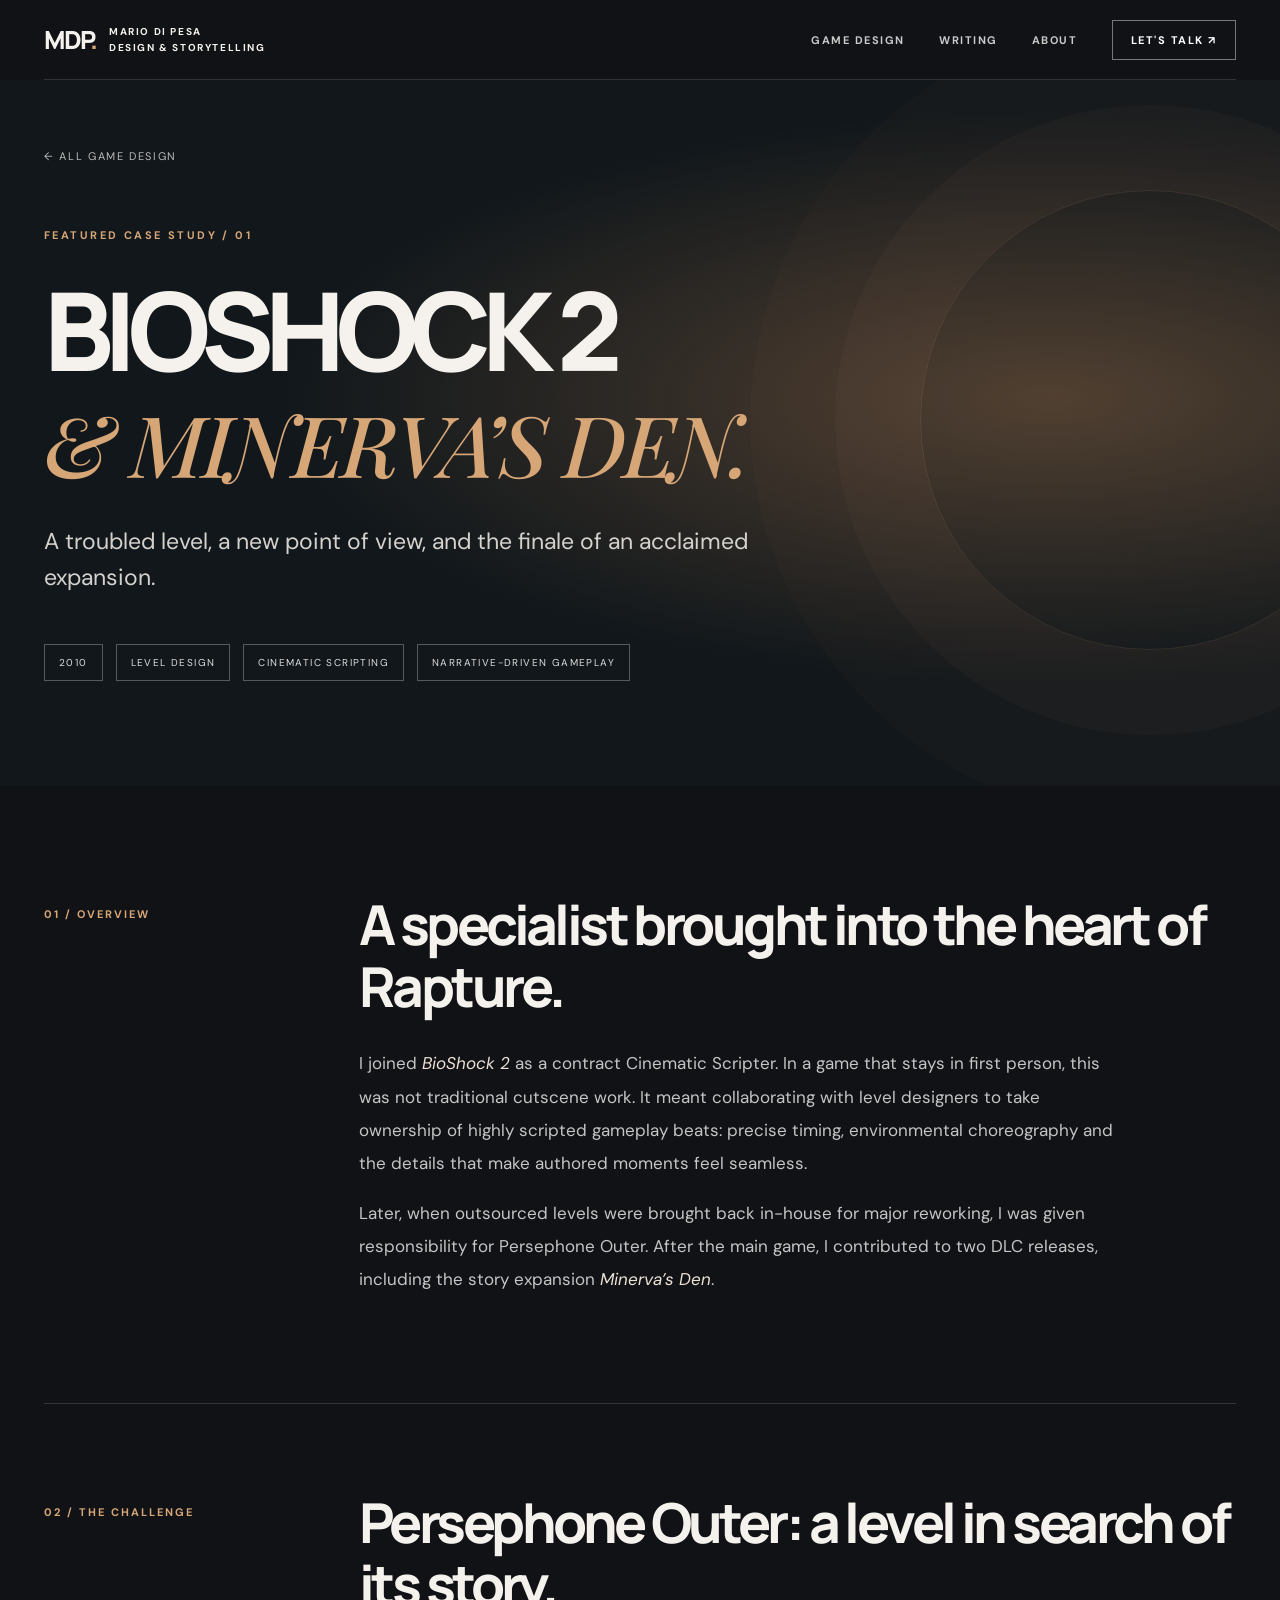
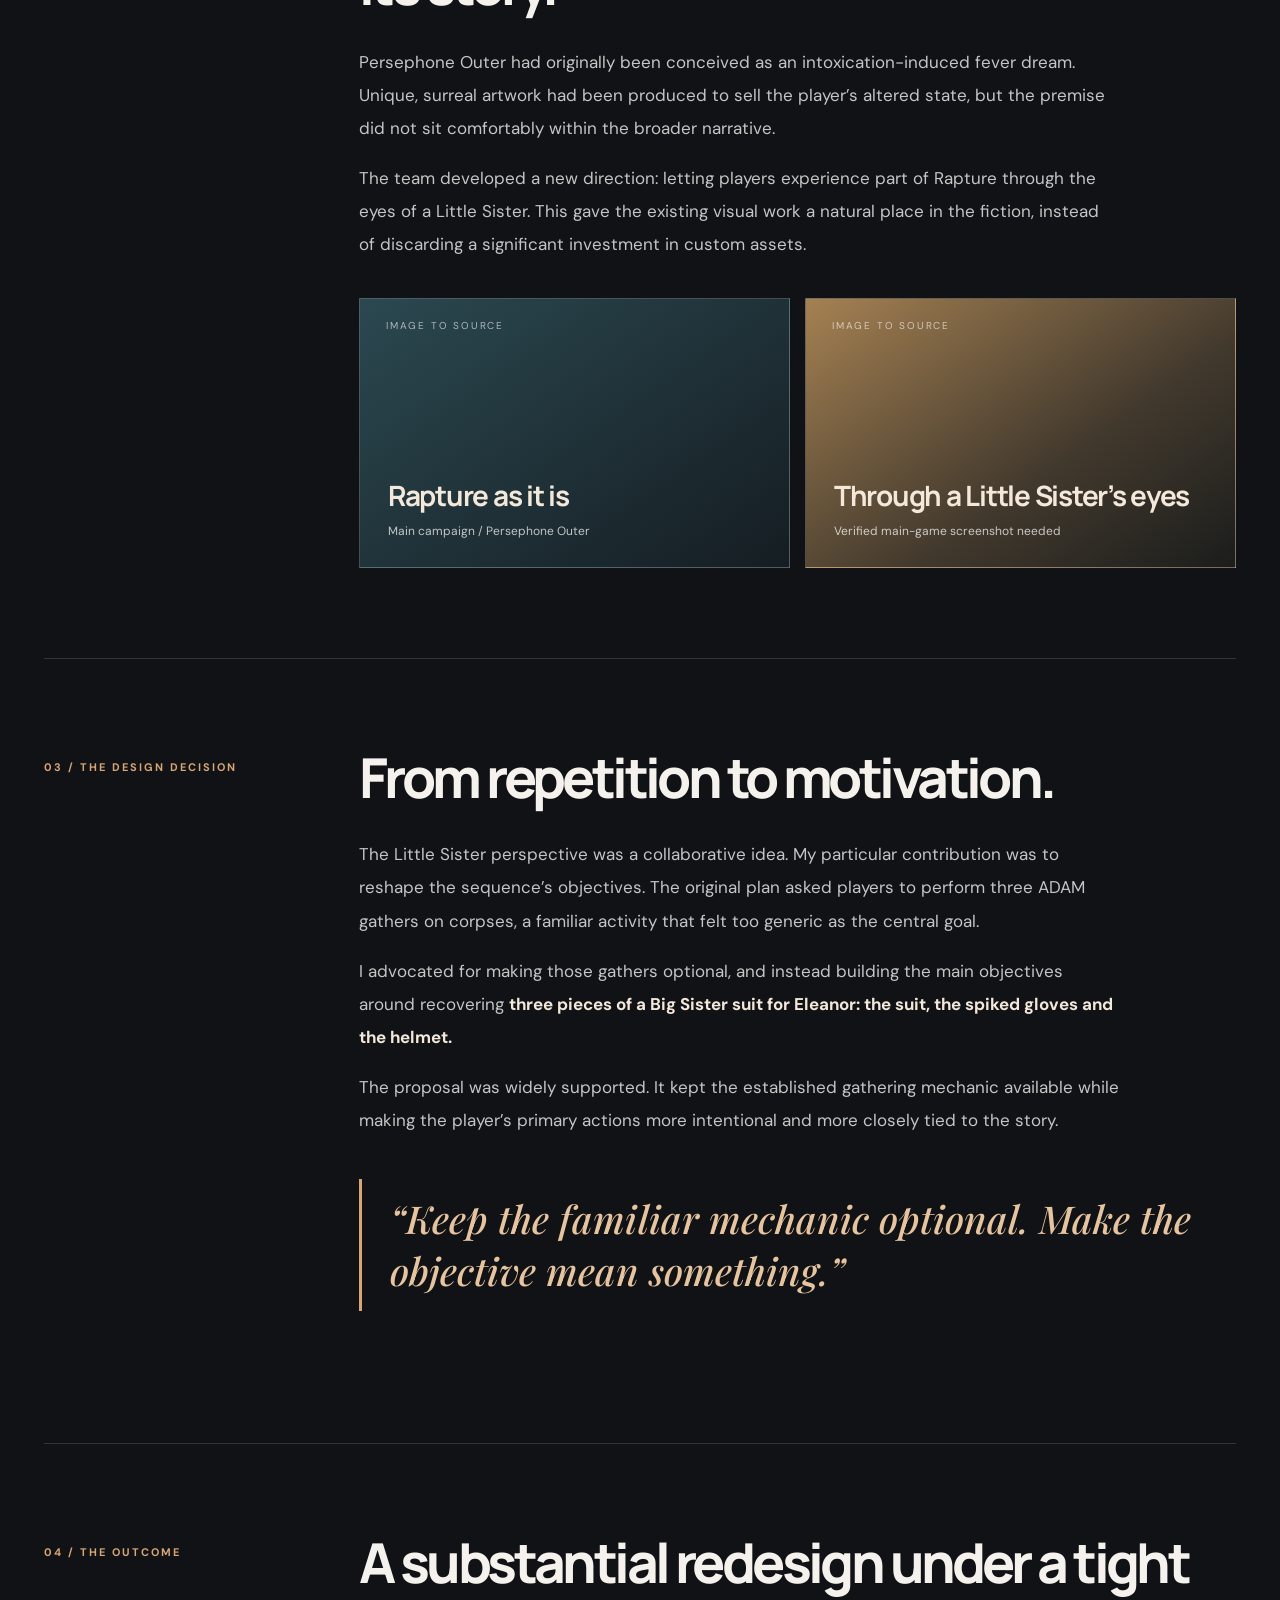
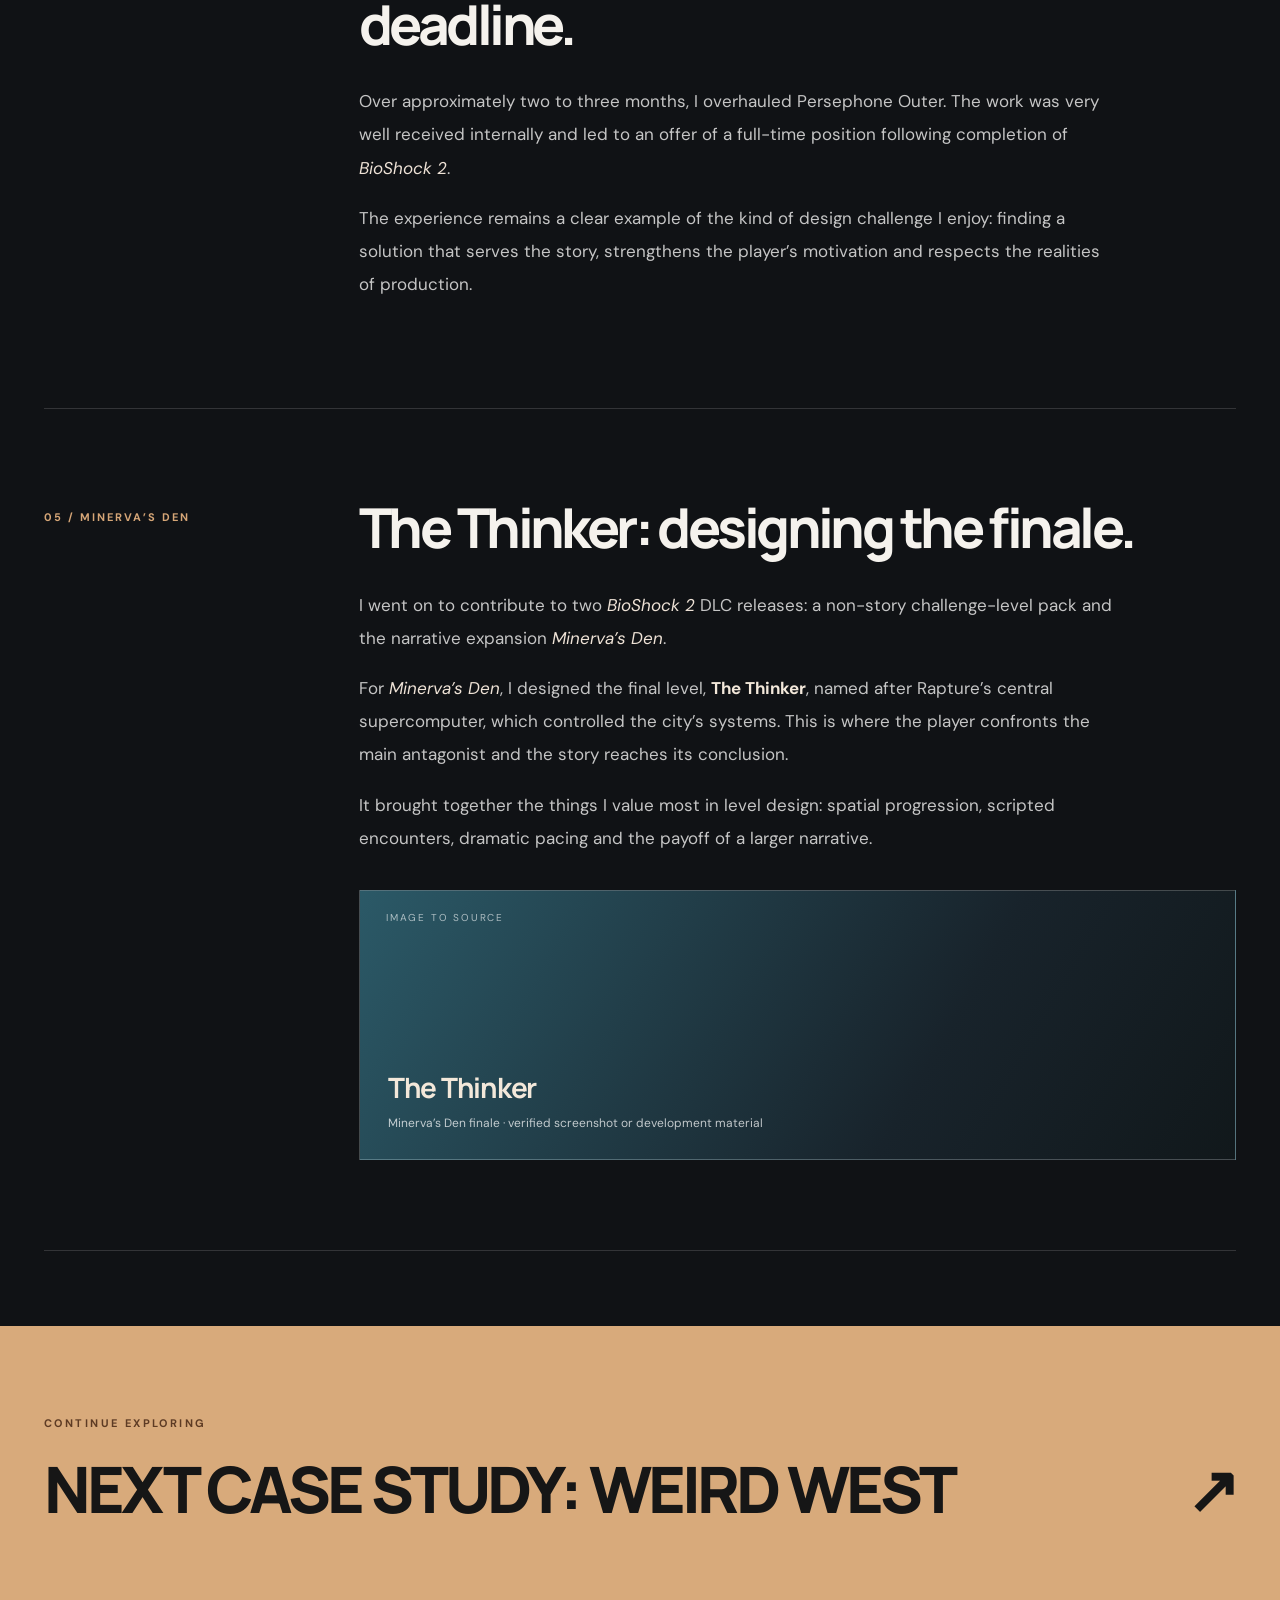
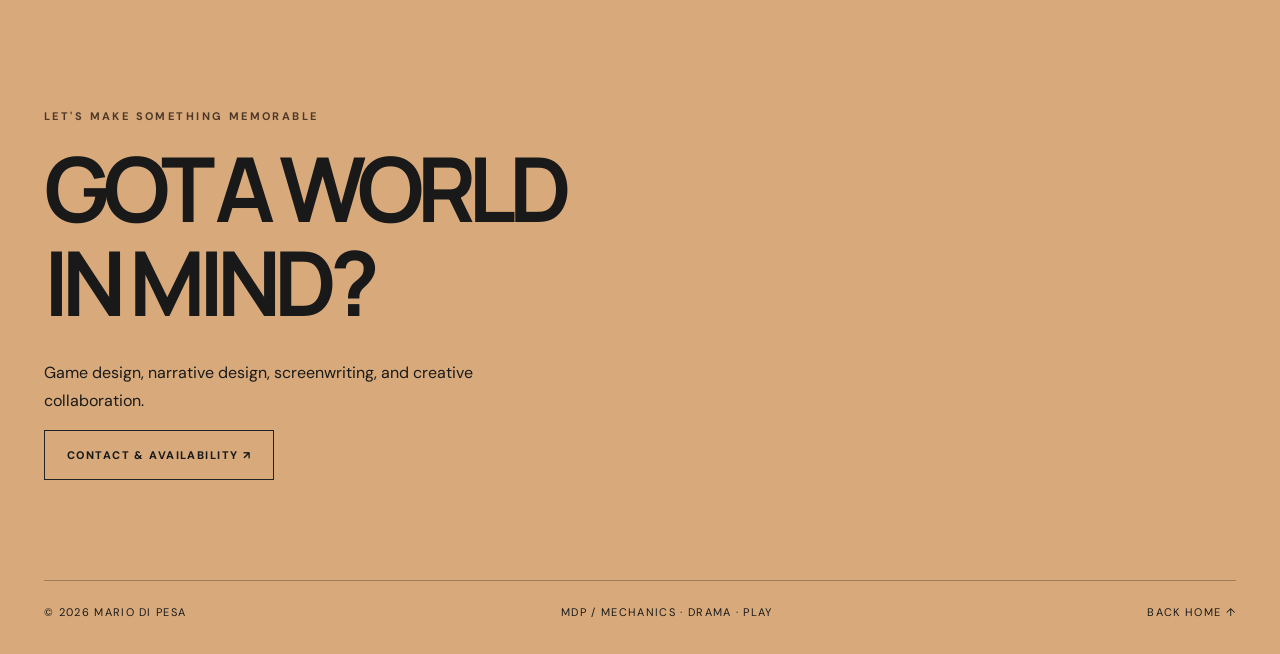
==== bioshock.html @ 5bb1e2b8 "Add files via upload" ====
<!doctype html><html lang="en"><head><meta charset="utf-8"><meta name="viewport" content="width=device-width,initial-scale=1"><meta name="theme-color" content="#101215"><meta name="description" content="BioShock 2 & Minerva’s Den — a game design case study by Mario Di Pesa."><title>BioShock 2 & Minerva’s Den | Mario Di Pesa</title><link rel="stylesheet" href="styles.css"></head><body><header class="container topbar"><a class="brand" href="index.html" aria-label="Mario Di Pesa home" title="Mario Di Pesa · Mechanics, Drama & Play"><span class="mark">MDP<span style="color:var(--gold)">.</span></span><span class="brandtext">MARIO DI PESA<br>DESIGN & STORYTELLING</span></a><button class="menu" aria-label="Toggle menu" aria-expanded="false">☰</button><nav class="nav" id="nav"><a href="games.html" >GAME DESIGN</a><a href="writing.html" >WRITING</a><a href="about.html" >ABOUT</a><a href="contact.html" class="contact" >LET'S TALK ↗</a></nav></header><main><section class="case-hero"><div class="container"><a class="backlink" href="games.html">← ALL GAME DESIGN</a><div class="kicker">FEATURED CASE STUDY / 01</div><h1>BIOSHOCK 2<br><em>& MINERVA’S DEN.</em></h1><p class="case-deck">A troubled level, a new point of view, and the finale of an acclaimed expansion.</p><div class="case-meta"><span>2010</span><span>LEVEL DESIGN</span><span>CINEMATIC SCRIPTING</span><span>NARRATIVE-DRIVEN GAMEPLAY</span></div></div><div class="case-ambient" aria-hidden="true"></div></section><div class="case-body"><section class="case-section container reveal"><div class="case-index">01 / OVERVIEW</div><div class="case-content"><h2>A specialist brought into the heart of Rapture.</h2><p>I joined <em>BioShock 2</em> as a contract Cinematic Scripter. In a game that stays in first person, this was not traditional cutscene work. It meant collaborating with level designers to take ownership of highly scripted gameplay beats: precise timing, environmental choreography and the details that make authored moments feel seamless.</p><p>Later, when outsourced levels were brought back in-house for major reworking, I was given responsibility for Persephone Outer. After the main game, I contributed to two DLC releases, including the story expansion <em>Minerva’s Den</em>.</p></div></section><section class="case-section container reveal"><div class="case-index">02 / THE CHALLENGE</div><div class="case-content"><h2>Persephone Outer: a level in search of its story.</h2><p>Persephone Outer had originally been conceived as an intoxication-induced fever dream. Unique, surreal artwork had been produced to sell the player’s altered state, but the premise did not sit comfortably within the broader narrative.</p><p>The team developed a new direction: letting players experience part of Rapture through the eyes of a Little Sister. This gave the existing visual work a natural place in the fiction, instead of discarding a significant investment in custom assets.</p><div class="visual-pair"><div class="visual-placeholder normal"><span>IMAGE TO SOURCE</span><strong>Rapture as it is</strong><small>Main campaign / Persephone Outer</small></div><div class="visual-placeholder sister"><span>IMAGE TO SOURCE</span><strong>Through a Little Sister’s eyes</strong><small>Verified main-game screenshot needed</small></div></div></div></section><section class="case-section container reveal"><div class="case-index">03 / THE DESIGN DECISION</div><div class="case-content"><h2>From repetition to motivation.</h2><p>The Little Sister perspective was a collaborative idea. My particular contribution was to reshape the sequence’s objectives. The original plan asked players to perform three ADAM gathers on corpses, a familiar activity that felt too generic as the central goal.</p><p>I advocated for making those gathers optional, and instead building the main objectives around recovering <strong>three pieces of a Big Sister suit for Eleanor: the suit, the spiked gloves and the helmet.</strong></p><p>The proposal was widely supported. It kept the established gathering mechanic available while making the player’s primary actions more intentional and more closely tied to the story.</p><blockquote class="case-quote">“Keep the familiar mechanic optional. Make the objective mean something.”</blockquote></div></section><section class="case-section container reveal"><div class="case-index">04 / THE OUTCOME</div><div class="case-content"><h2>A substantial redesign under a tight deadline.</h2><p>Over approximately two to three months, I overhauled Persephone Outer. The work was very well received internally and led to an offer of a full-time position following completion of <em>BioShock 2</em>.</p><p>The experience remains a clear example of the kind of design challenge I enjoy: finding a solution that serves the story, strengthens the player’s motivation and respects the realities of production.</p></div></section><section class="case-section container reveal"><div class="case-index">05 / MINERVA’S DEN</div><div class="case-content"><h2>The Thinker: designing the finale.</h2><p>I went on to contribute to two <em>BioShock 2</em> DLC releases: a non-story challenge-level pack and the narrative expansion <em>Minerva’s Den</em>.</p><p>For <em>Minerva’s Den</em>, I designed the final level, <strong>The Thinker</strong>, named after Rapture’s central supercomputer, which controlled the city’s systems. This is where the player confronts the main antagonist and the story reaches its conclusion.</p><p>It brought together the things I value most in level design: spatial progression, scripted encounters, dramatic pacing and the payoff of a larger narrative.</p><div class="visual-placeholder thinker"><span>IMAGE TO SOURCE</span><strong>The Thinker</strong><small>Minerva’s Den finale · verified screenshot or development material</small></div></div></section></div><section class="case-next"><div class="container"><div class="kicker">CONTINUE EXPLORING</div><a href="weird-west.html">NEXT CASE STUDY: WEIRD WEST <span>↗</span></a></div></section></main><footer class="footer"><div class="container"><div class="kicker" style="color:#4e3828">LET'S MAKE SOMETHING MEMORABLE</div><h2>GOT A WORLD<br>IN MIND?</h2><p>Game design, narrative design, screenwriting, and creative collaboration.</p><a class="btn" href="contact.html">CONTACT & AVAILABILITY ↗</a><div class="footer-bottom"><span>© <span data-year></span> MARIO DI PESA</span><span>MDP / MECHANICS · DRAMA · PLAY</span><a href="index.html">BACK HOME ↑</a></div></div></footer><script src="script.js" defer></script></body></html>
---- styles.css ----
@import url('https://fonts.googleapis.com/css2?family=DM+Sans:wght@400;500;600;700&family=Manrope:wght@400;500;600;700;800&family=Playfair+Display:ital,wght@0,500;0,600;1,500&display=swap');
:root{--bg:#101215;--panel:#181b1f;--line:#383c42;--cream:#f0ebe2;--gold:#d6a677;--muted:#aeb1b5;--ink:#21201f}*{box-sizing:border-box}html{scroll-behavior:smooth}body{margin:0;background:var(--bg);color:#f5f2ed;font-family:'DM Sans',sans-serif}a{color:inherit;text-decoration:none}button{font:inherit}::selection{background:var(--gold);color:#101215}.container{width:min(1260px,calc(100% - 88px));margin:auto}.topbar{height:80px;display:flex;align-items:center;justify-content:space-between;border-bottom:1px solid #ffffff24;position:relative;z-index:10}.brand{display:flex;gap:13px;align-items:center}.mark{font-family:Manrope,sans-serif;font-size:25px;font-weight:800;letter-spacing:-2px}.brandtext{font-size:10px;line-height:1.55;letter-spacing:.16em;font-weight:700}.nav{display:flex;gap:34px;align-items:center}.nav a{font-size:11px;letter-spacing:.14em;font-weight:700;color:#c9c9c9;transition:color .2s}.nav a:hover{color:var(--gold)}.nav .contact{border:1px solid #777; padding:12px 18px;color:white}.menu{display:none;background:none;border:0;color:white;font-size:23px}.hero{min-height:700px;position:relative;overflow:hidden;background:radial-gradient(ellipse at 85% 40%,#4b4035 0%,transparent 35%),radial-gradient(ellipse at 50% 110%,#3a3028 0%,transparent 50%),#101215}.hero:after{content:'';position:absolute;inset:0;pointer-events:none;background:linear-gradient(90deg,#101215 0%,#101215db 46%,transparent 100%)}.hero-art{position:absolute;right:-4%;top:12%;width:56%;height:83%;opacity:.78;filter:saturate(.75)}.hero-art:before{content:'';position:absolute;inset:0;background:radial-gradient(circle at 60% 37%,#e2ae78 0%,#bd7647 7%,transparent 8%),linear-gradient(140deg,transparent 32%,#544e47 32.5%,#1c2429 45%,transparent 45.5%),linear-gradient(20deg,transparent 48%,#736251 49%,#1a2226 64%,transparent 65%);clip-path:polygon(0 55%,30% 35%,42% 52%,70% 12%,100% 58%,100% 100%,0 100%)}.hero-art:after{content:'';position:absolute;inset:0;background:repeating-linear-gradient(0deg,transparent 0 41px,#e6b78016 42px),repeating-linear-gradient(90deg,transparent 0 41px,#e6b7800b 42px);mask-image:linear-gradient(90deg,transparent,black)}.hero-inner{position:relative;z-index:2;padding-top:136px;padding-bottom:130px}.eyebrow{font-size:11px;letter-spacing:.24em;font-weight:700;color:var(--gold);text-transform:uppercase}.hero h1{font-family:Manrope,sans-serif;font-size:clamp(54px,6.5vw,102px);line-height:1.03;letter-spacing:-.075em;max-width:1050px;margin:31px 0}.hero h1 em{font-family:'Playfair Display',serif;font-weight:500;letter-spacing:-.045em;color:var(--gold)}.hero p{font-size:17px;line-height:1.8;color:#c9c8c6;max-width:570px}.buttons{display:flex;gap:13px;flex-wrap:wrap;margin-top:37px}.btn{display:inline-flex;align-items:center;justify-content:center;gap:20px;padding:17px 22px;font-size:11px;letter-spacing:.13em;font-weight:800;text-transform:uppercase;border:1px solid #747474;transition:transform .2s,background .2s}.btn:hover{transform:translateY(-3px)}.btn.primary{background:var(--gold);color:#191919;border-color:var(--gold)}.hero-foot{display:flex;justify-content:space-between;border-top:1px solid #ffffff25;padding:24px 0;font-size:10px;letter-spacing:.17em;color:#b9b9b9;position:relative;z-index:2}.section{padding:110px 0}.section-top{display:flex;justify-content:space-between;gap:25px;align-items:end;margin-bottom:42px}.kicker{font-size:11px;letter-spacing:.22em;color:var(--gold);font-weight:700;text-transform:uppercase}.section h2{font-family:Manrope,sans-serif;font-size:clamp(38px,4.5vw,67px);line-height:1.1;letter-spacing:-.06em;margin:16px 0}.section-desc{max-width:380px;font-size:14px;line-height:1.8;color:var(--muted)}.filterbar{display:flex;gap:10px;flex-wrap:wrap;margin-bottom:25px}.filter{border:1px solid #555;background:none;color:#bdbdbd;padding:10px 15px;cursor:pointer;font-size:11px;letter-spacing:.1em;text-transform:uppercase}.filter.active,.filter:hover{background:#eee8dc;color:#181818;border-color:#eee8dc}.projects{display:grid;grid-template-columns:repeat(3,minmax(0,1fr));gap:18px}.project{min-height:330px;position:relative;overflow:hidden;background:#20252a;border:1px solid #ffffff16;display:flex;align-items:end;padding:25px;isolation:isolate;transition:transform .25s,border .25s}.project:hover{transform:translateY(-5px);border-color:#c49c74}.project:before{content:'';position:absolute;inset:0;z-index:-2;background:var(--scene);filter:saturate(.8)}.project:after{content:'';position:absolute;inset:0;z-index:-1;background:linear-gradient(0deg,#08090bf5,transparent 72%),radial-gradient(circle at 80% 20%,#e3cba43b,transparent 35%)}.project .num{position:absolute;top:24px;left:25px;font-size:11px;color:#ffffffa0}.project h3{font-family:Manrope,sans-serif;font-size:27px;line-height:1.12;letter-spacing:-.045em;margin:0 0 10px}.project p{margin:0;font-size:11px;color:#c9c9c9;letter-spacing:.1em;text-transform:uppercase}.project .arrow{position:absolute;right:22px;bottom:22px;color:var(--gold);font-size:24px}.project.hidden{display:none}.smallnote{margin-top:23px;color:#a4a4a4;font-size:12px}.writing{background:var(--cream);color:var(--ink);padding:110px 0}.writing .kicker{color:#986f48}.writing h2{font-family:'Playfair Display',serif;font-weight:500;font-size:clamp(47px,5.8vw,85px);letter-spacing:-.05em;line-height:1.08;margin:22px 0}.writing-intro{max-width:650px;color:#65605a;font-size:17px;line-height:1.8}.writing-grid{display:grid;grid-template-columns:1.1fr 1fr;gap:25px;margin-top:50px}.writing-card{background:#e6ded2;padding:37px;min-height:350px;display:flex;flex-direction:column;justify-content:space-between;border:1px solid #d3c8b9}.writing-card.dark{background:#242729;color:#fff;border-color:#242729}.writing-card .mini{font-size:10px;letter-spacing:.2em;font-weight:800;color:#9e734e}.writing-card h3{font-family:'Playfair Display',serif;font-weight:500;font-size:46px;margin:15px 0}.writing-card p{line-height:1.75;color:#716c65;max-width:440px}.writing-card.dark p{color:#c7c7c7}.writing-card .bottom{font-size:11px;letter-spacing:.13em;text-transform:uppercase;border-top:1px solid #0002;padding-top:22px}.writing-card.dark .bottom{border-color:#fff3}.philosophy{background:#181b1f;padding:100px 0}.quote{font-family:'Playfair Display',serif;font-size:clamp(31px,4.2vw,58px);line-height:1.3;max-width:1050px;margin:30px 0;color:#e9e2d8}.quote em{color:var(--gold)}.about{display:grid;grid-template-columns:1fr 1fr;gap:80px}.about p{font-size:16px;line-height:1.95;color:#bdbdbd}.statrow{display:grid;grid-template-columns:repeat(3,1fr);gap:15px;margin-top:35px}.stat strong{display:block;font:700 39px Manrope,sans-serif;color:#f3ede4;letter-spacing:-.07em}.stat span{font-size:10px;letter-spacing:.11em;text-transform:uppercase;color:#a7a7a7}.creditlist{margin-top:25px;border-top:1px solid #ffffff2c}.credit{display:flex;justify-content:space-between;gap:12px;padding:17px 0;border-bottom:1px solid #ffffff2c;font-size:13px}.credit span:last-child{color:#a7a7a7}.footer{padding:75px 0 35px;background:#d8aa7b;color:#191919}.footer h2{font:700 clamp(48px,7vw,98px) Manrope,sans-serif;letter-spacing:-.08em;line-height:1.05;margin:18px 0 30px}.footer p{max-width:530px;line-height:1.7}.footer .btn{border-color:#222}.footer-bottom{margin-top:100px;padding-top:24px;border-top:1px solid #0004;display:flex;justify-content:space-between;font-size:11px;letter-spacing:.12em}.reveal{opacity:0;transform:translateY(20px);transition:opacity .65s,transform .65s}.reveal.visible{opacity:1;transform:none}@media(max-width:800px){.container{width:min(100% - 38px,1260px)}.topbar{height:70px}.menu{display:block}.nav{display:none;position:absolute;top:70px;left:0;right:0;background:#17191d;padding:25px;flex-direction:column;align-items:start}.nav.open{display:flex}.hero{min-height:620px}.hero-inner{padding-top:110px;padding-bottom:80px}.hero:after{background:linear-gradient(90deg,#101215eb,#10121599)}.hero-art{width:100%;right:-30%}.hero h1{font-size:clamp(52px,11vw,80px)}.hero-foot{gap:15px;flex-wrap:wrap}.section,.writing{padding:75px 0}.section-top{display:block}.projects{grid-template-columns:repeat(2,1fr)}.writing-grid,.about{grid-template-columns:1fr;gap:20px}.writing-card{min-height:280px}.statrow{margin-bottom:30px}}@media(max-width:520px){.projects{grid-template-columns:1fr}.project{min-height:290px}.hero h1{font-size:48px}.hero p{font-size:15px}.writing-card h3{font-size:37px}.footer-bottom{display:block;line-height:2}}

.page-hero{padding:105px 0 85px;background:radial-gradient(ellipse at 85% 20%,#47372b,transparent 48%),#131619;border-bottom:1px solid #ffffff24}.page-hero h1{font:800 clamp(52px,7vw,100px)/1.04 Manrope,sans-serif;letter-spacing:-.075em;max-width:950px;margin:24px 0}.page-hero h1 em{font-family:'Playfair Display',serif;font-weight:500;color:var(--gold)}.page-hero p{max-width:650px;color:#c2c2c2;line-height:1.85;font-size:17px}.section-link{display:inline-block;margin-top:30px;border-bottom:1px solid currentColor;padding-bottom:8px;font-size:12px;font-weight:700;letter-spacing:.13em}.prose{max-width:800px}.prose p{line-height:1.9;color:#c6c4c1;font-size:17px}.pill{font-size:11px;color:#d6a677;letter-spacing:.16em;text-transform:uppercase}.detail-card{padding:34px;border:1px solid #ffffff2b;background:#1b2025}.detail-card h3{font-size:26px;margin:10px 0}.detail-card p{color:#bbb;line-height:1.75}.detail-grid{display:grid;grid-template-columns:repeat(2,minmax(0,1fr));gap:18px}.cream-panel{background:var(--cream);color:#252321;padding:65px 0}.cream-panel p{color:#615b54;line-height:1.8}.credits-table{width:100%;border-collapse:collapse}.credits-table td{padding:18px 8px;border-bottom:1px solid #ffffff27}.credits-table td:last-child{text-align:right;color:#a6a6a6}.writing a.section-link{color:#453020}.nav a[aria-current=page]{color:var(--gold)}@media(max-width:700px){.detail-grid{grid-template-columns:1fr}.page-hero{padding:75px 0}}
/* Featured case studies / V3 */
.projects:has(.featured-project){grid-template-columns:repeat(6,minmax(0,1fr))}.projects:has(.featured-project)>.project{grid-column:span 2}.projects:has(.featured-project)>.featured-project{grid-column:span 3;min-height:460px}.featured-project h3{font-size:clamp(34px,3.2vw,52px)}.featured-project h3 i{font:italic 500 .75em 'Playfair Display',serif;color:#e8b888}.project-tag{display:block;color:#e6bc91;font-size:10px;letter-spacing:.15em;margin-bottom:16px}.project-cta{display:inline-block;margin-top:24px;border-bottom:1px solid #d6a677;padding-bottom:7px;color:#e6bc91;font-size:10px;letter-spacing:.15em;font-weight:700}.case-hero{position:relative;isolation:isolate;overflow:hidden;padding:64px 0 105px;background:radial-gradient(ellipse at 82% 45%,#514031,transparent 52%),#11171b}.case-hero:has(h1:first-child){background:#11171b}.case-hero .container{position:relative;z-index:1}.case-hero h1{font:800 clamp(56px,8.5vw,125px)/.98 Manrope,sans-serif;letter-spacing:-.08em;margin:35px 0 24px;max-width:1100px}.case-hero h1 em{font:italic 500 .78em 'Playfair Display',serif;letter-spacing:-.04em;color:#d6a677}.backlink{display:inline-block;font-size:11px;letter-spacing:.15em;color:#bbb;margin-bottom:65px}.backlink:hover{color:#d6a677}.case-deck{font-size:clamp(17px,2vw,23px);line-height:1.6;max-width:770px;color:#d5d2ce}.case-meta{display:flex;flex-wrap:wrap;gap:13px;margin-top:48px}.case-meta span{border:1px solid #ffffff4a;padding:11px 14px;font-size:10px;letter-spacing:.14em;color:#ddd}.case-ambient{position:absolute;width:460px;height:460px;border:1px solid #d6a67724;border-radius:50%;right:-100px;top:110px;box-shadow:0 0 0 85px #d6a67708,0 0 0 170px #d6a67705;pointer-events:none}.case-body{padding:20px 0 75px}.case-section{display:grid;grid-template-columns:260px minmax(0,1fr);gap:55px;padding-top:88px;padding-bottom:90px;border-bottom:1px solid #ffffff25}.case-index{font-size:11px;letter-spacing:.18em;color:#d6a677;font-weight:700;padding-top:13px}.case-content{max-width:880px}.case-content h2{font:750 clamp(34px,4.3vw,64px)/1.12 Manrope,sans-serif;letter-spacing:-.065em;margin:0 0 30px}.case-content p{font-size:17px;line-height:1.95;color:#c5c5c5;max-width:760px}.case-content strong{color:#f3e8da}.case-content em{color:#eee2d6}.visual-pair{display:grid;grid-template-columns:1fr 1fr;gap:15px;margin-top:36px}.visual-placeholder{min-height:270px;padding:28px;display:flex;flex-direction:column;justify-content:end;border:1px solid #ffffff36;background:linear-gradient(145deg,#2b4850,#151d22);position:relative}.visual-placeholder.sister{background:linear-gradient(145deg,#a58152,#42392d 60%,#1b1d1c)}.visual-placeholder.thinker{margin-top:35px;background:linear-gradient(120deg,#2b5967,#18232b 65%,#11181b)}.visual-placeholder.heathen{margin-top:35px;background:linear-gradient(125deg,#88603d,#382a28 65%,#151a1d)}.visual-placeholder span{position:absolute;top:20px;left:26px;font-size:10px;letter-spacing:.18em;color:#ffffff9e}.visual-placeholder strong{font:700 28px Manrope,sans-serif;letter-spacing:-.045em}.visual-placeholder small{font-size:12px;color:#ffffffb9;margin-top:9px}.case-quote{border-left:3px solid #d6a677;margin:42px 0;padding:14px 0 14px 28px;font:italic 500 clamp(25px,3vw,39px)/1.35 'Playfair Display',serif;color:#e7c4a0}.case-callout{padding:28px 32px;margin-top:30px;background:#1e2528;border:1px solid #ffffff24}.case-callout span{display:block;color:#d6a677;letter-spacing:.18em;font-size:10px;margin-bottom:13px}.case-callout strong{font-size:18px;line-height:1.6}.case-next{padding:90px 0 110px;background:#d8aa7b;color:#161616}.case-next .kicker{color:#5d3b24}.case-next a{display:flex;justify-content:space-between;align-items:center;gap:25px;margin-top:24px;font:800 clamp(32px,5vw,70px)/1.1 Manrope,sans-serif;letter-spacing:-.06em}.case-next a:hover span{transform:translate(6px,-6px)}.case-next a span{transition:transform .2s}@media(max-width:900px){.case-section{grid-template-columns:1fr;gap:12px}.projects:has(.featured-project)>.project{grid-column:span 3}.projects:has(.featured-project)>.featured-project{grid-column:span 6}}@media(max-width:620px){.projects:has(.featured-project)>.project{grid-column:span 6}.projects:has(.featured-project)>.featured-project{min-height:365px}.visual-pair{grid-template-columns:1fr}.case-section{padding-top:65px;padding-bottom:65px}.case-hero{padding-bottom:70px}.backlink{margin-bottom:50px}.case-content p{font-size:16px}.case-hero h1{font-size:clamp(52px,12vw,80px)}}
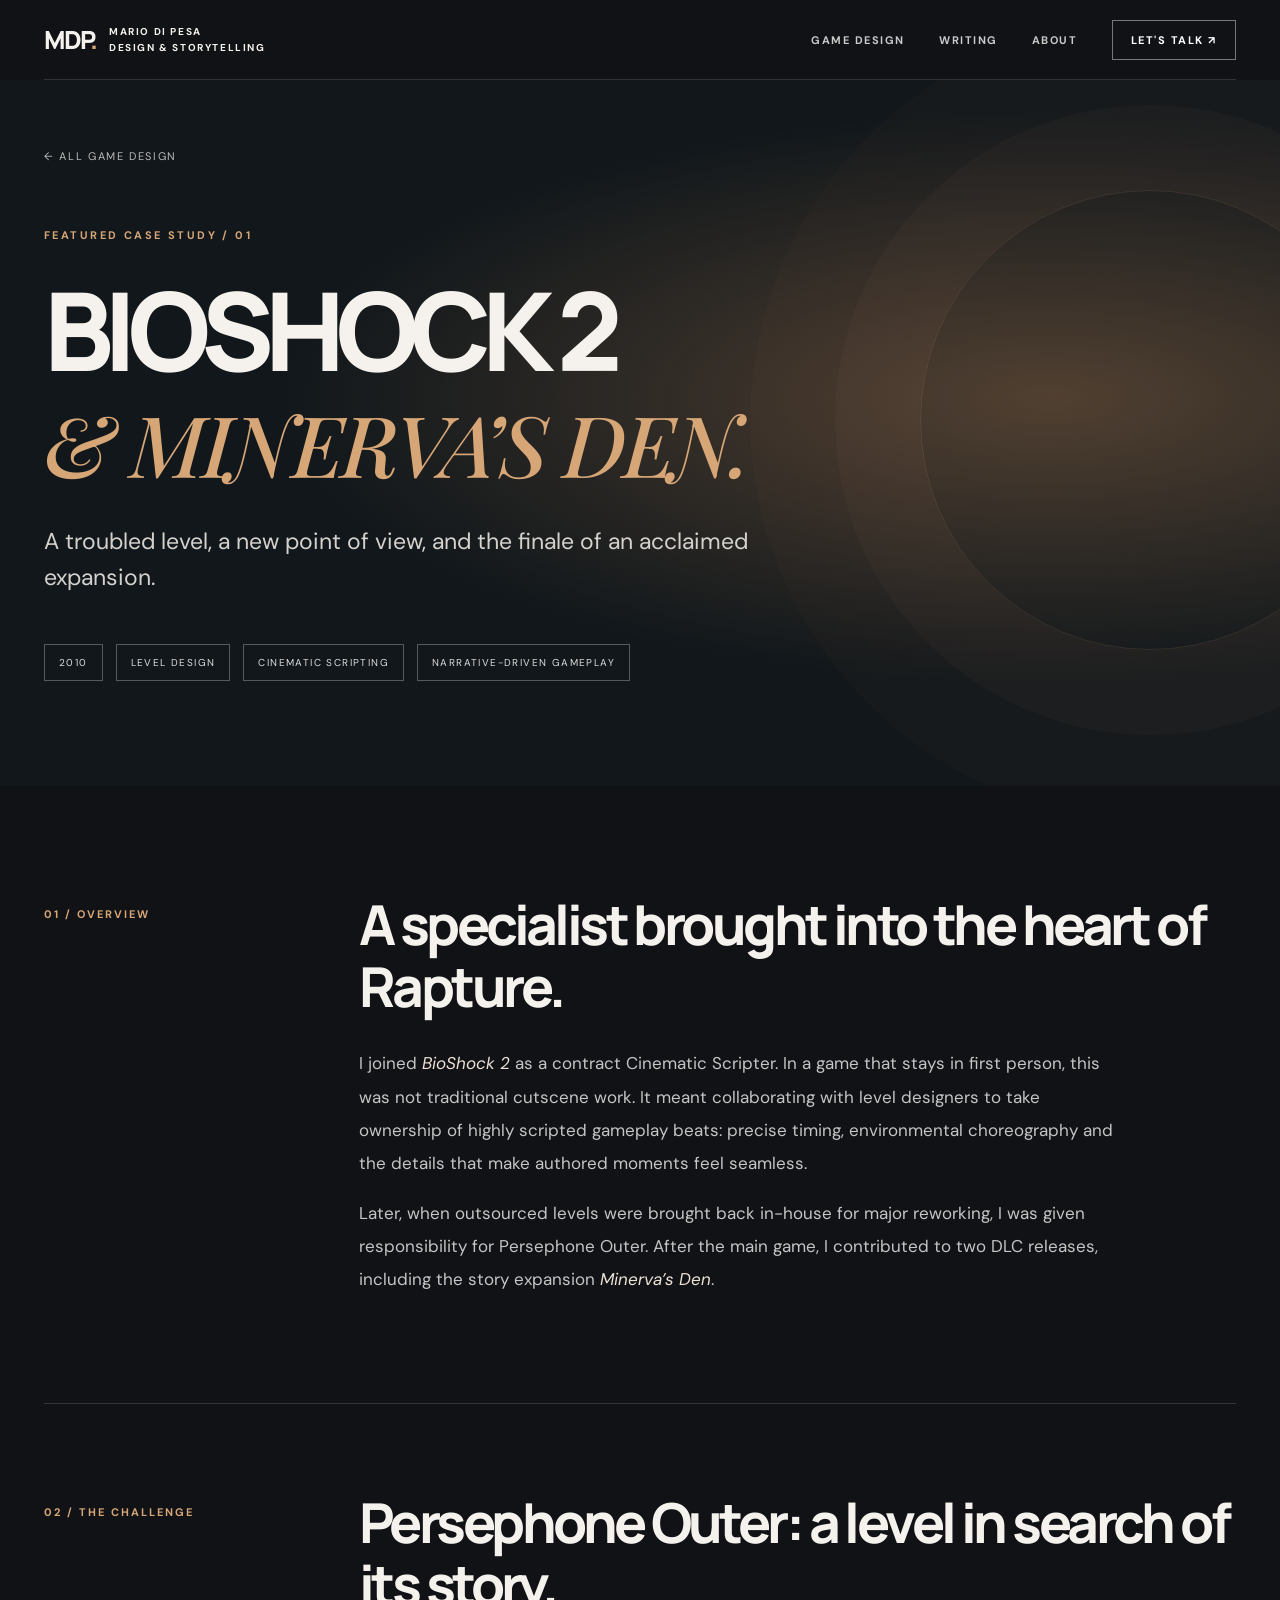
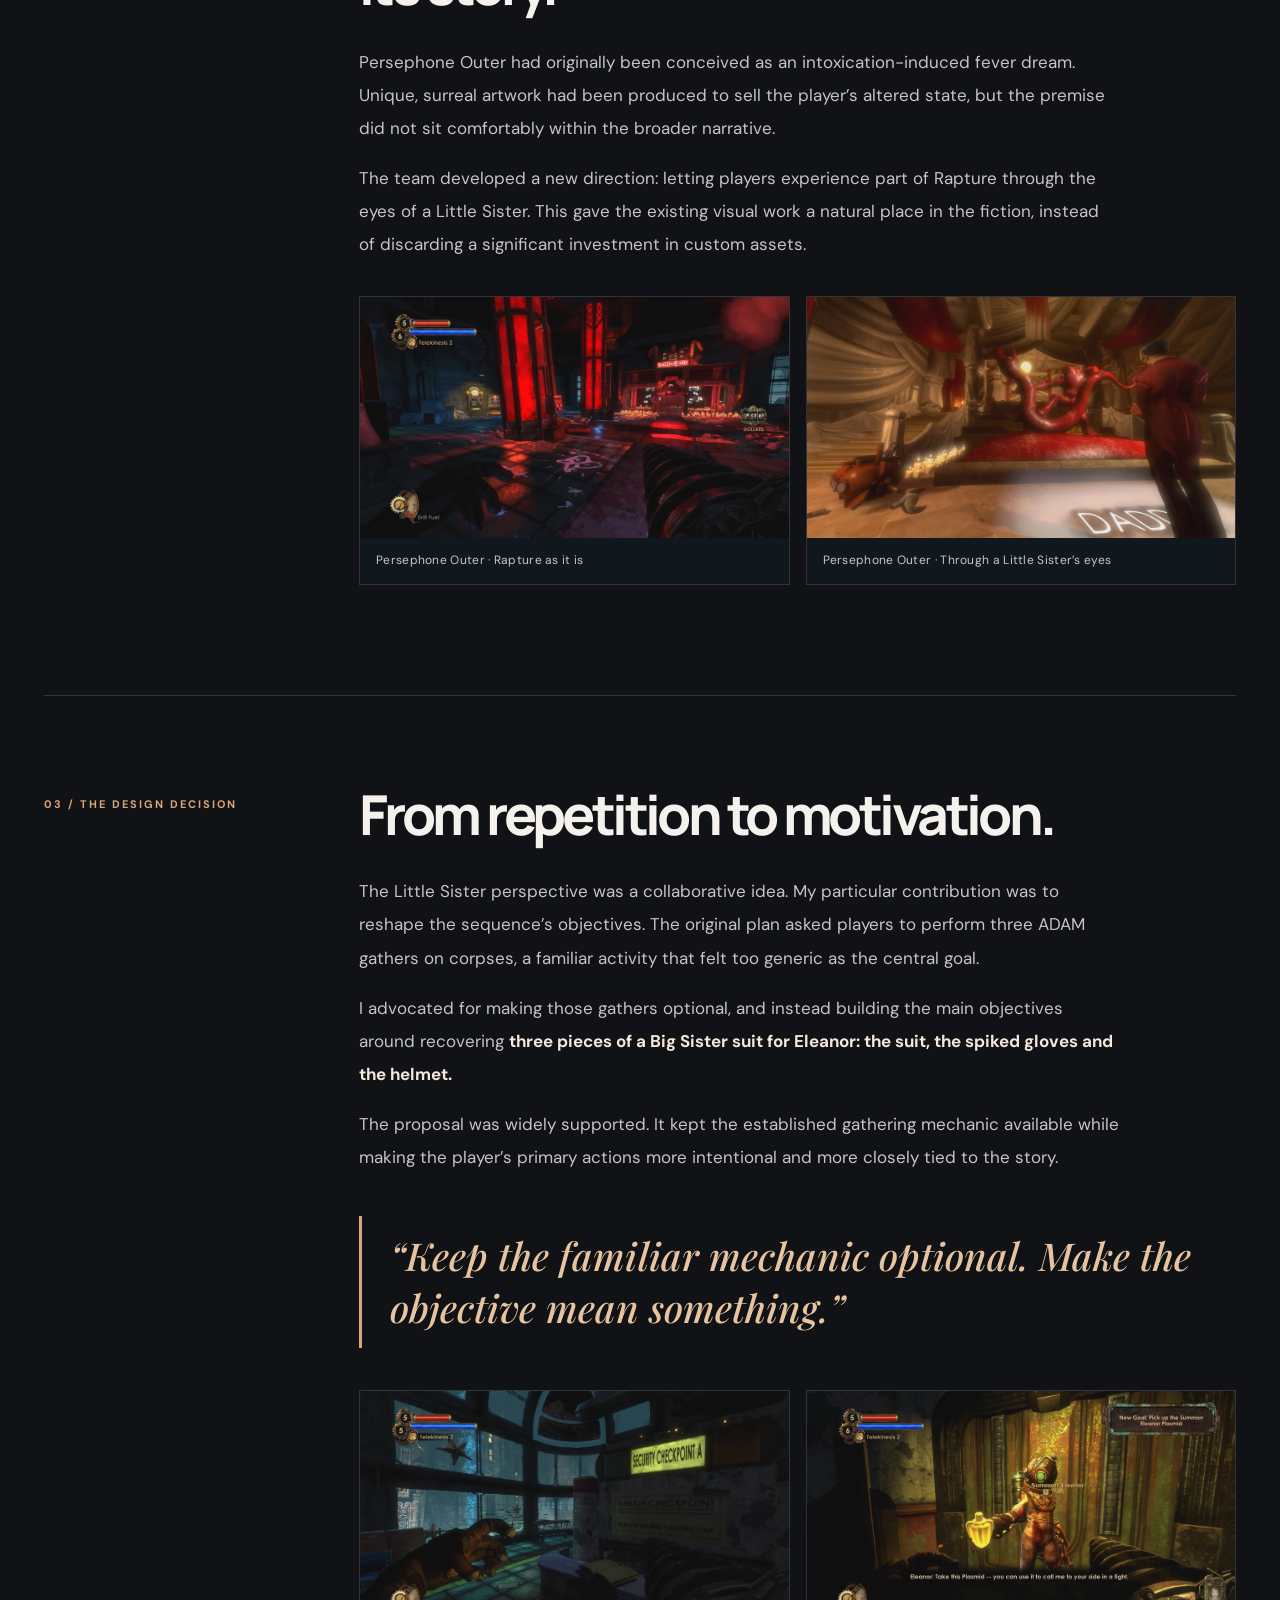
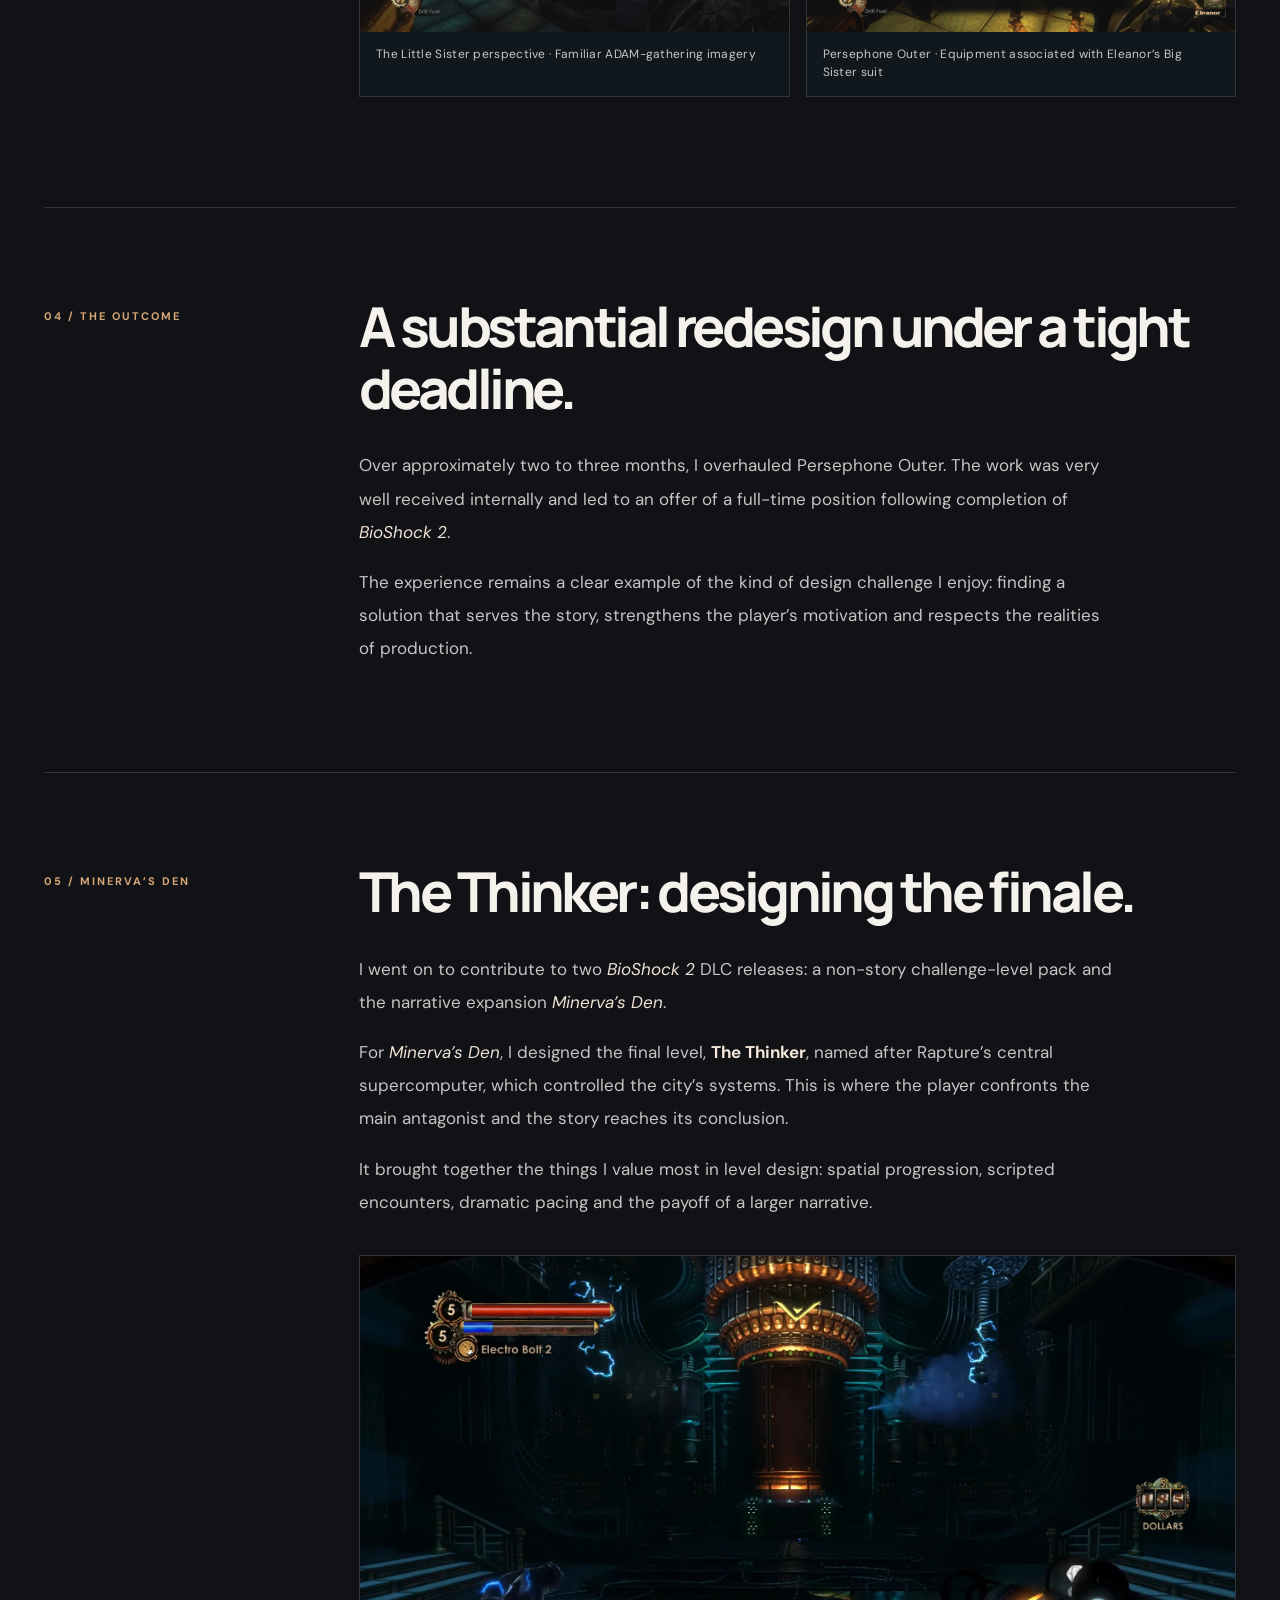
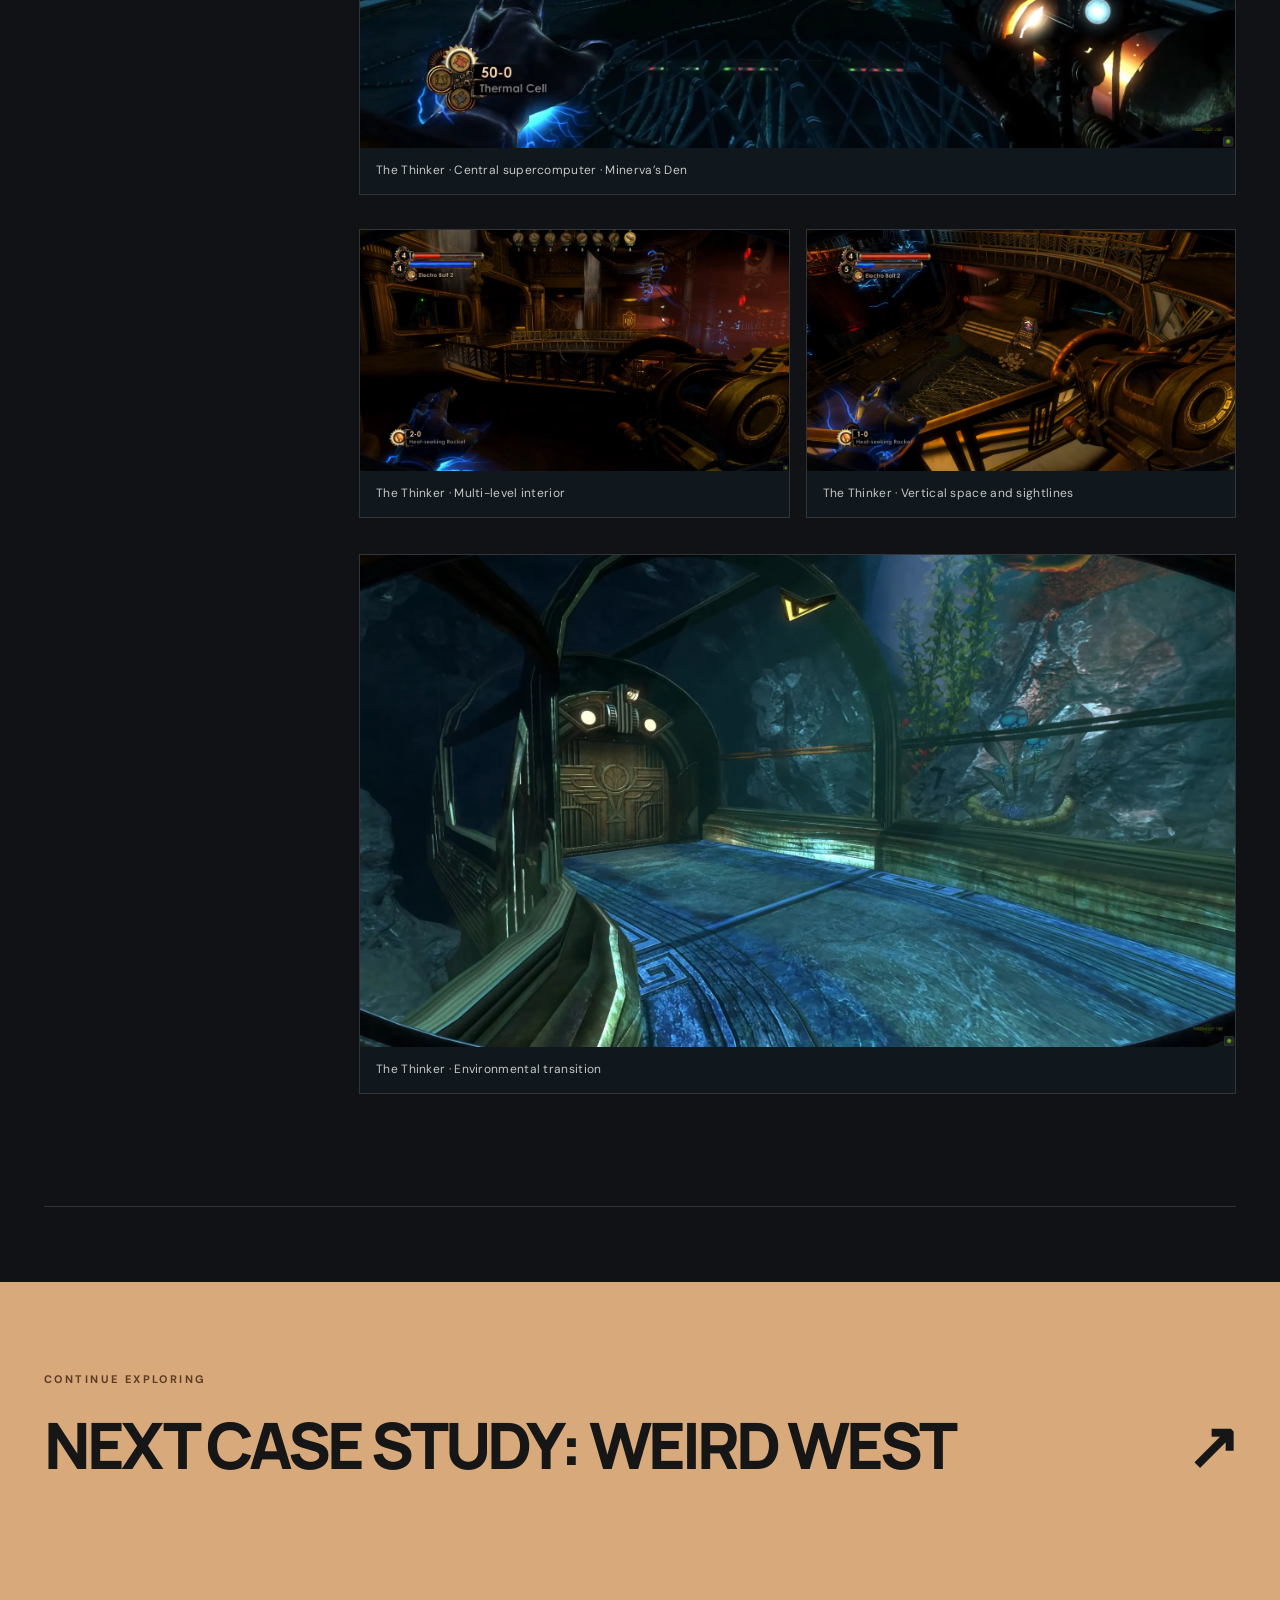
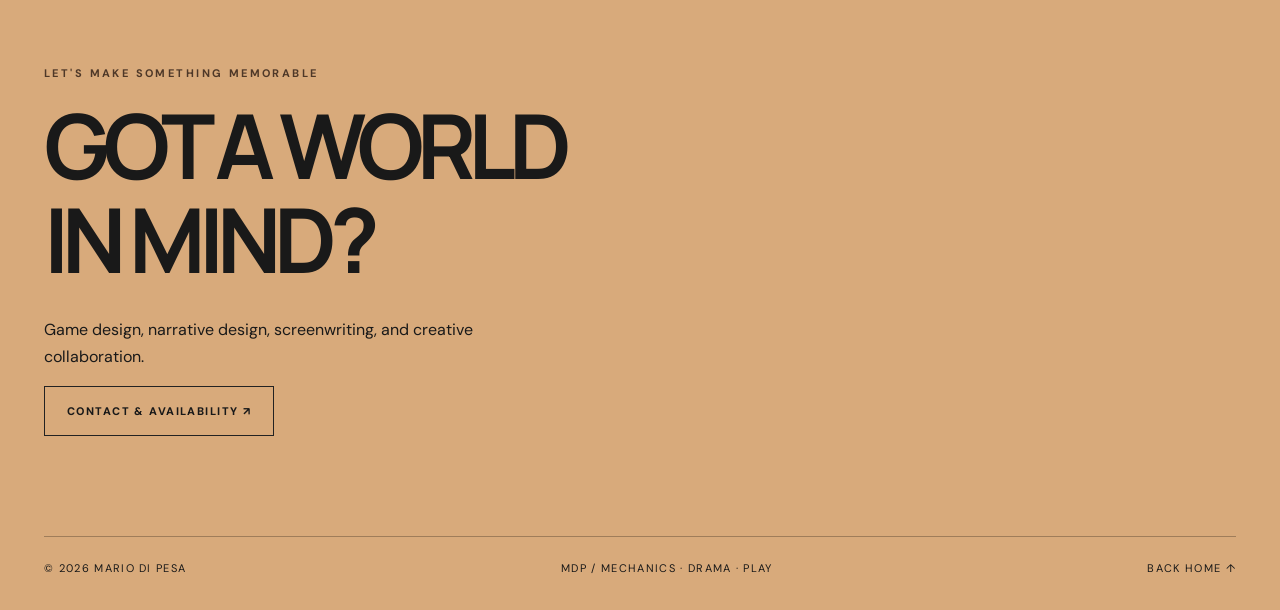
==== commit dc544af1: "Add files via upload" ====
--- a/bioshock.html
+++ b/bioshock.html
@@ -1 +1 @@
-<!doctype html><html lang="en"><head><meta charset="utf-8"><meta name="viewport" content="width=device-width,initial-scale=1"><meta name="theme-color" content="#101215"><meta name="description" content="BioShock 2 & Minerva’s Den — a game design case study by Mario Di Pesa."><title>BioShock 2 & Minerva’s Den | Mario Di Pesa</title><link rel="stylesheet" href="styles.css"></head><body><header class="container topbar"><a class="brand" href="index.html" aria-label="Mario Di Pesa home" title="Mario Di Pesa · Mechanics, Drama & Play"><span class="mark">MDP<span style="color:var(--gold)">.</span></span><span class="brandtext">MARIO DI PESA<br>DESIGN & STORYTELLING</span></a><button class="menu" aria-label="Toggle menu" aria-expanded="false">☰</button><nav class="nav" id="nav"><a href="games.html" >GAME DESIGN</a><a href="writing.html" >WRITING</a><a href="about.html" >ABOUT</a><a href="contact.html" class="contact" >LET'S TALK ↗</a></nav></header><main><section class="case-hero"><div class="container"><a class="backlink" href="games.html">← ALL GAME DESIGN</a><div class="kicker">FEATURED CASE STUDY / 01</div><h1>BIOSHOCK 2<br><em>& MINERVA’S DEN.</em></h1><p class="case-deck">A troubled level, a new point of view, and the finale of an acclaimed expansion.</p><div class="case-meta"><span>2010</span><span>LEVEL DESIGN</span><span>CINEMATIC SCRIPTING</span><span>NARRATIVE-DRIVEN GAMEPLAY</span></div></div><div class="case-ambient" aria-hidden="true"></div></section><div class="case-body"><section class="case-section container reveal"><div class="case-index">01 / OVERVIEW</div><div class="case-content"><h2>A specialist brought into the heart of Rapture.</h2><p>I joined <em>BioShock 2</em> as a contract Cinematic Scripter. In a game that stays in first person, this was not traditional cutscene work. It meant collaborating with level designers to take ownership of highly scripted gameplay beats: precise timing, environmental choreography and the details that make authored moments feel seamless.</p><p>Later, when outsourced levels were brought back in-house for major reworking, I was given responsibility for Persephone Outer. After the main game, I contributed to two DLC releases, including the story expansion <em>Minerva’s Den</em>.</p></div></section><section class="case-section container reveal"><div class="case-index">02 / THE CHALLENGE</div><div class="case-content"><h2>Persephone Outer: a level in search of its story.</h2><p>Persephone Outer had originally been conceived as an intoxication-induced fever dream. Unique, surreal artwork had been produced to sell the player’s altered state, but the premise did not sit comfortably within the broader narrative.</p><p>The team developed a new direction: letting players experience part of Rapture through the eyes of a Little Sister. This gave the existing visual work a natural place in the fiction, instead of discarding a significant investment in custom assets.</p><div class="visual-pair"><div class="visual-placeholder normal"><span>IMAGE TO SOURCE</span><strong>Rapture as it is</strong><small>Main campaign / Persephone Outer</small></div><div class="visual-placeholder sister"><span>IMAGE TO SOURCE</span><strong>Through a Little Sister’s eyes</strong><small>Verified main-game screenshot needed</small></div></div></div></section><section class="case-section container reveal"><div class="case-index">03 / THE DESIGN DECISION</div><div class="case-content"><h2>From repetition to motivation.</h2><p>The Little Sister perspective was a collaborative idea. My particular contribution was to reshape the sequence’s objectives. The original plan asked players to perform three ADAM gathers on corpses, a familiar activity that felt too generic as the central goal.</p><p>I advocated for making those gathers optional, and instead building the main objectives around recovering <strong>three pieces of a Big Sister suit for Eleanor: the suit, the spiked gloves and the helmet.</strong></p><p>The proposal was widely supported. It kept the established gathering mechanic available while making the player’s primary actions more intentional and more closely tied to the story.</p><blockquote class="case-quote">“Keep the familiar mechanic optional. Make the objective mean something.”</blockquote></div></section><section class="case-section container reveal"><div class="case-index">04 / THE OUTCOME</div><div class="case-content"><h2>A substantial redesign under a tight deadline.</h2><p>Over approximately two to three months, I overhauled Persephone Outer. The work was very well received internally and led to an offer of a full-time position following completion of <em>BioShock 2</em>.</p><p>The experience remains a clear example of the kind of design challenge I enjoy: finding a solution that serves the story, strengthens the player’s motivation and respects the realities of production.</p></div></section><section class="case-section container reveal"><div class="case-index">05 / MINERVA’S DEN</div><div class="case-content"><h2>The Thinker: designing the finale.</h2><p>I went on to contribute to two <em>BioShock 2</em> DLC releases: a non-story challenge-level pack and the narrative expansion <em>Minerva’s Den</em>.</p><p>For <em>Minerva’s Den</em>, I designed the final level, <strong>The Thinker</strong>, named after Rapture’s central supercomputer, which controlled the city’s systems. This is where the player confronts the main antagonist and the story reaches its conclusion.</p><p>It brought together the things I value most in level design: spatial progression, scripted encounters, dramatic pacing and the payoff of a larger narrative.</p><div class="visual-placeholder thinker"><span>IMAGE TO SOURCE</span><strong>The Thinker</strong><small>Minerva’s Den finale · verified screenshot or development material</small></div></div></section></div><section class="case-next"><div class="container"><div class="kicker">CONTINUE EXPLORING</div><a href="weird-west.html">NEXT CASE STUDY: WEIRD WEST <span>↗</span></a></div></section></main><footer class="footer"><div class="container"><div class="kicker" style="color:#4e3828">LET'S MAKE SOMETHING MEMORABLE</div><h2>GOT A WORLD<br>IN MIND?</h2><p>Game design, narrative design, screenwriting, and creative collaboration.</p><a class="btn" href="contact.html">CONTACT & AVAILABILITY ↗</a><div class="footer-bottom"><span>© <span data-year></span> MARIO DI PESA</span><span>MDP / MECHANICS · DRAMA · PLAY</span><a href="index.html">BACK HOME ↑</a></div></div></footer><script src="script.js" defer></script></body></html>+<!doctype html><html lang="en"><head><meta charset="utf-8"><meta name="viewport" content="width=device-width,initial-scale=1"><meta name="theme-color" content="#101215"><meta name="description" content="BioShock 2 & Minerva’s Den — a game design case study by Mario Di Pesa."><title>BioShock 2 & Minerva’s Den | Mario Di Pesa</title><link rel="stylesheet" href="styles.css"></head><body><header class="container topbar"><a class="brand" href="index.html" aria-label="Mario Di Pesa home" title="Mario Di Pesa · Mechanics, Drama & Play"><span class="mark">MDP<span style="color:var(--gold)">.</span></span><span class="brandtext">MARIO DI PESA<br>DESIGN & STORYTELLING</span></a><button class="menu" aria-label="Toggle menu" aria-expanded="false">☰</button><nav class="nav" id="nav"><a href="games.html" >GAME DESIGN</a><a href="writing.html" >WRITING</a><a href="about.html" >ABOUT</a><a href="contact.html" class="contact" >LET'S TALK ↗</a></nav></header><main><section class="case-hero"><div class="container"><a class="backlink" href="games.html">← ALL GAME DESIGN</a><div class="kicker">FEATURED CASE STUDY / 01</div><h1>BIOSHOCK 2<br><em>& MINERVA’S DEN.</em></h1><p class="case-deck">A troubled level, a new point of view, and the finale of an acclaimed expansion.</p><div class="case-meta"><span>2010</span><span>LEVEL DESIGN</span><span>CINEMATIC SCRIPTING</span><span>NARRATIVE-DRIVEN GAMEPLAY</span></div></div><div class="case-ambient" aria-hidden="true"></div></section><div class="case-body"><section class="case-section container reveal"><div class="case-index">01 / OVERVIEW</div><div class="case-content"><h2>A specialist brought into the heart of Rapture.</h2><p>I joined <em>BioShock 2</em> as a contract Cinematic Scripter. In a game that stays in first person, this was not traditional cutscene work. It meant collaborating with level designers to take ownership of highly scripted gameplay beats: precise timing, environmental choreography and the details that make authored moments feel seamless.</p><p>Later, when outsourced levels were brought back in-house for major reworking, I was given responsibility for Persephone Outer. After the main game, I contributed to two DLC releases, including the story expansion <em>Minerva’s Den</em>.</p></div></section><section class="case-section container reveal"><div class="case-index">02 / THE CHALLENGE</div><div class="case-content"><h2>Persephone Outer: a level in search of its story.</h2><p>Persephone Outer had originally been conceived as an intoxication-induced fever dream. Unique, surreal artwork had been produced to sell the player’s altered state, but the premise did not sit comfortably within the broader narrative.</p><p>The team developed a new direction: letting players experience part of Rapture through the eyes of a Little Sister. This gave the existing visual work a natural place in the fiction, instead of discarding a significant investment in custom assets.</p><div class="case-gallery-two"><figure class="case-photo "><img src="assets/persephone-reality.webp" alt="Dark entrance to the Persephone detention facility in BioShock 2" loading="lazy" decoding="async"><figcaption>Persephone Outer · Rapture as it is</figcaption></figure><figure class="case-photo "><img src="assets/persephone-little-sister.webp" alt="Gold and white corridor with drapes seen through a Little Sister’s perception" loading="lazy" decoding="async"><figcaption>Persephone Outer · Through a Little Sister’s eyes</figcaption></figure></div></div></section><section class="case-section container reveal"><div class="case-index">03 / THE DESIGN DECISION</div><div class="case-content"><h2>From repetition to motivation.</h2><p>The Little Sister perspective was a collaborative idea. My particular contribution was to reshape the sequence’s objectives. The original plan asked players to perform three ADAM gathers on corpses, a familiar activity that felt too generic as the central goal.</p><p>I advocated for making those gathers optional, and instead building the main objectives around recovering <strong>three pieces of a Big Sister suit for Eleanor: the suit, the spiked gloves and the helmet.</strong></p><p>The proposal was widely supported. It kept the established gathering mechanic available while making the player’s primary actions more intentional and more closely tied to the story.</p><blockquote class="case-quote">“Keep the familiar mechanic optional. Make the objective mean something.”</blockquote><div class="case-gallery-two"><figure class="case-photo "><img src="assets/persephone-adam.webp" alt="Glowing corpse outline and flowers as perceived by a Little Sister" loading="lazy" decoding="async"><figcaption>The Little Sister perspective · Familiar ADAM-gathering imagery</figcaption></figure><figure class="case-photo "><img src="assets/persephone-suit.webp" alt="Equipment laid out on tables inside Persephone Outer" loading="lazy" decoding="async"><figcaption>Persephone Outer · Equipment associated with Eleanor’s Big Sister suit</figcaption></figure></div></div></section><section class="case-section container reveal"><div class="case-index">04 / THE OUTCOME</div><div class="case-content"><h2>A substantial redesign under a tight deadline.</h2><p>Over approximately two to three months, I overhauled Persephone Outer. The work was very well received internally and led to an offer of a full-time position following completion of <em>BioShock 2</em>.</p><p>The experience remains a clear example of the kind of design challenge I enjoy: finding a solution that serves the story, strengthens the player’s motivation and respects the realities of production.</p></div></section><section class="case-section container reveal"><div class="case-index">05 / MINERVA’S DEN</div><div class="case-content"><h2>The Thinker: designing the finale.</h2><p>I went on to contribute to two <em>BioShock 2</em> DLC releases: a non-story challenge-level pack and the narrative expansion <em>Minerva’s Den</em>.</p><p>For <em>Minerva’s Den</em>, I designed the final level, <strong>The Thinker</strong>, named after Rapture’s central supercomputer, which controlled the city’s systems. This is where the player confronts the main antagonist and the story reaches its conclusion.</p><p>It brought together the things I value most in level design: spatial progression, scripted encounters, dramatic pacing and the payoff of a larger narrative.</p><figure class="case-photo wide-photo"><img src="assets/thinker-core.webp" alt="The Thinker supercomputer surrounded by electrical effects" loading="lazy" decoding="async"><figcaption>The Thinker · Central supercomputer · Minerva’s Den</figcaption></figure><div class="case-gallery-two"><figure class="case-photo "><img src="assets/thinker-balcony.webp" alt="Balcony and electrical equipment inside Rapture Central Computing" loading="lazy" decoding="async"><figcaption>The Thinker · Multi-level interior</figcaption></figure><figure class="case-photo "><img src="assets/thinker-overlook.webp" alt="Overhead view of the machinery and lower floor" loading="lazy" decoding="async"><figcaption>The Thinker · Vertical space and sightlines</figcaption></figure></div><figure class="case-photo wide-photo"><img src="assets/thinker-passage.webp" alt="Underwater observation corridor and Art Deco door" loading="lazy" decoding="async"><figcaption>The Thinker · Environmental transition</figcaption></figure></div></section></div><section class="case-next"><div class="container"><div class="kicker">CONTINUE EXPLORING</div><a href="weird-west.html">NEXT CASE STUDY: WEIRD WEST <span>↗</span></a></div></section></main><footer class="footer"><div class="container"><div class="kicker" style="color:#4e3828">LET'S MAKE SOMETHING MEMORABLE</div><h2>GOT A WORLD<br>IN MIND?</h2><p>Game design, narrative design, screenwriting, and creative collaboration.</p><a class="btn" href="contact.html">CONTACT & AVAILABILITY ↗</a><div class="footer-bottom"><span>© <span data-year></span> MARIO DI PESA</span><span>MDP / MECHANICS · DRAMA · PLAY</span><a href="index.html">BACK HOME ↑</a></div></div></footer><script src="script.js" defer></script></body></html>
--- a/styles.css
+++ b/styles.css
@@ -5,3 +5,13 @@
 .page-hero{padding:105px 0 85px;background:radial-gradient(ellipse at 85% 20%,#47372b,transparent 48%),#131619;border-bottom:1px solid #ffffff24}.page-hero h1{font:800 clamp(52px,7vw,100px)/1.04 Manrope,sans-serif;letter-spacing:-.075em;max-width:950px;margin:24px 0}.page-hero h1 em{font-family:'Playfair Display',serif;font-weight:500;color:var(--gold)}.page-hero p{max-width:650px;color:#c2c2c2;line-height:1.85;font-size:17px}.section-link{display:inline-block;margin-top:30px;border-bottom:1px solid currentColor;padding-bottom:8px;font-size:12px;font-weight:700;letter-spacing:.13em}.prose{max-width:800px}.prose p{line-height:1.9;color:#c6c4c1;font-size:17px}.pill{font-size:11px;color:#d6a677;letter-spacing:.16em;text-transform:uppercase}.detail-card{padding:34px;border:1px solid #ffffff2b;background:#1b2025}.detail-card h3{font-size:26px;margin:10px 0}.detail-card p{color:#bbb;line-height:1.75}.detail-grid{display:grid;grid-template-columns:repeat(2,minmax(0,1fr));gap:18px}.cream-panel{background:var(--cream);color:#252321;padding:65px 0}.cream-panel p{color:#615b54;line-height:1.8}.credits-table{width:100%;border-collapse:collapse}.credits-table td{padding:18px 8px;border-bottom:1px solid #ffffff27}.credits-table td:last-child{text-align:right;color:#a6a6a6}.writing a.section-link{color:#453020}.nav a[aria-current=page]{color:var(--gold)}@media(max-width:700px){.detail-grid{grid-template-columns:1fr}.page-hero{padding:75px 0}}
 /* Featured case studies / V3 */
 .projects:has(.featured-project){grid-template-columns:repeat(6,minmax(0,1fr))}.projects:has(.featured-project)>.project{grid-column:span 2}.projects:has(.featured-project)>.featured-project{grid-column:span 3;min-height:460px}.featured-project h3{font-size:clamp(34px,3.2vw,52px)}.featured-project h3 i{font:italic 500 .75em 'Playfair Display',serif;color:#e8b888}.project-tag{display:block;color:#e6bc91;font-size:10px;letter-spacing:.15em;margin-bottom:16px}.project-cta{display:inline-block;margin-top:24px;border-bottom:1px solid #d6a677;padding-bottom:7px;color:#e6bc91;font-size:10px;letter-spacing:.15em;font-weight:700}.case-hero{position:relative;isolation:isolate;overflow:hidden;padding:64px 0 105px;background:radial-gradient(ellipse at 82% 45%,#514031,transparent 52%),#11171b}.case-hero:has(h1:first-child){background:#11171b}.case-hero .container{position:relative;z-index:1}.case-hero h1{font:800 clamp(56px,8.5vw,125px)/.98 Manrope,sans-serif;letter-spacing:-.08em;margin:35px 0 24px;max-width:1100px}.case-hero h1 em{font:italic 500 .78em 'Playfair Display',serif;letter-spacing:-.04em;color:#d6a677}.backlink{display:inline-block;font-size:11px;letter-spacing:.15em;color:#bbb;margin-bottom:65px}.backlink:hover{color:#d6a677}.case-deck{font-size:clamp(17px,2vw,23px);line-height:1.6;max-width:770px;color:#d5d2ce}.case-meta{display:flex;flex-wrap:wrap;gap:13px;margin-top:48px}.case-meta span{border:1px solid #ffffff4a;padding:11px 14px;font-size:10px;letter-spacing:.14em;color:#ddd}.case-ambient{position:absolute;width:460px;height:460px;border:1px solid #d6a67724;border-radius:50%;right:-100px;top:110px;box-shadow:0 0 0 85px #d6a67708,0 0 0 170px #d6a67705;pointer-events:none}.case-body{padding:20px 0 75px}.case-section{display:grid;grid-template-columns:260px minmax(0,1fr);gap:55px;padding-top:88px;padding-bottom:90px;border-bottom:1px solid #ffffff25}.case-index{font-size:11px;letter-spacing:.18em;color:#d6a677;font-weight:700;padding-top:13px}.case-content{max-width:880px}.case-content h2{font:750 clamp(34px,4.3vw,64px)/1.12 Manrope,sans-serif;letter-spacing:-.065em;margin:0 0 30px}.case-content p{font-size:17px;line-height:1.95;color:#c5c5c5;max-width:760px}.case-content strong{color:#f3e8da}.case-content em{color:#eee2d6}.visual-pair{display:grid;grid-template-columns:1fr 1fr;gap:15px;margin-top:36px}.visual-placeholder{min-height:270px;padding:28px;display:flex;flex-direction:column;justify-content:end;border:1px solid #ffffff36;background:linear-gradient(145deg,#2b4850,#151d22);position:relative}.visual-placeholder.sister{background:linear-gradient(145deg,#a58152,#42392d 60%,#1b1d1c)}.visual-placeholder.thinker{margin-top:35px;background:linear-gradient(120deg,#2b5967,#18232b 65%,#11181b)}.visual-placeholder.heathen{margin-top:35px;background:linear-gradient(125deg,#88603d,#382a28 65%,#151a1d)}.visual-placeholder span{position:absolute;top:20px;left:26px;font-size:10px;letter-spacing:.18em;color:#ffffff9e}.visual-placeholder strong{font:700 28px Manrope,sans-serif;letter-spacing:-.045em}.visual-placeholder small{font-size:12px;color:#ffffffb9;margin-top:9px}.case-quote{border-left:3px solid #d6a677;margin:42px 0;padding:14px 0 14px 28px;font:italic 500 clamp(25px,3vw,39px)/1.35 'Playfair Display',serif;color:#e7c4a0}.case-callout{padding:28px 32px;margin-top:30px;background:#1e2528;border:1px solid #ffffff24}.case-callout span{display:block;color:#d6a677;letter-spacing:.18em;font-size:10px;margin-bottom:13px}.case-callout strong{font-size:18px;line-height:1.6}.case-next{padding:90px 0 110px;background:#d8aa7b;color:#161616}.case-next .kicker{color:#5d3b24}.case-next a{display:flex;justify-content:space-between;align-items:center;gap:25px;margin-top:24px;font:800 clamp(32px,5vw,70px)/1.1 Manrope,sans-serif;letter-spacing:-.06em}.case-next a:hover span{transform:translate(6px,-6px)}.case-next a span{transition:transform .2s}@media(max-width:900px){.case-section{grid-template-columns:1fr;gap:12px}.projects:has(.featured-project)>.project{grid-column:span 3}.projects:has(.featured-project)>.featured-project{grid-column:span 6}}@media(max-width:620px){.projects:has(.featured-project)>.project{grid-column:span 6}.projects:has(.featured-project)>.featured-project{min-height:365px}.visual-pair{grid-template-columns:1fr}.case-section{padding-top:65px;padding-bottom:65px}.case-hero{padding-bottom:70px}.backlink{margin-bottom:50px}.case-content p{font-size:16px}.case-hero h1{font-size:clamp(52px,12vw,80px)}}
+
+/* Case study image galleries */
+.case-gallery-two{display:grid;grid-template-columns:repeat(2,minmax(0,1fr));gap:16px;margin:34px 0 20px}
+.case-photo{margin:28px 0 22px;min-width:0;background:#11181d;border:1px solid #ffffff20;overflow:hidden}
+.case-gallery-two .case-photo{margin:0}
+.case-photo img{display:block;width:100%;height:auto;aspect-ratio:16/9;object-fit:cover;background:#12181d}
+.case-photo figcaption{padding:13px 16px 15px;font-size:12px;line-height:1.5;letter-spacing:.025em;color:#c5c7c7}
+.case-photo.wide-photo{margin-top:36px}
+.promo-photo img{object-fit:contain;background:#101215}
+@media(max-width:620px){.case-gallery-two{grid-template-columns:1fr;gap:18px}}
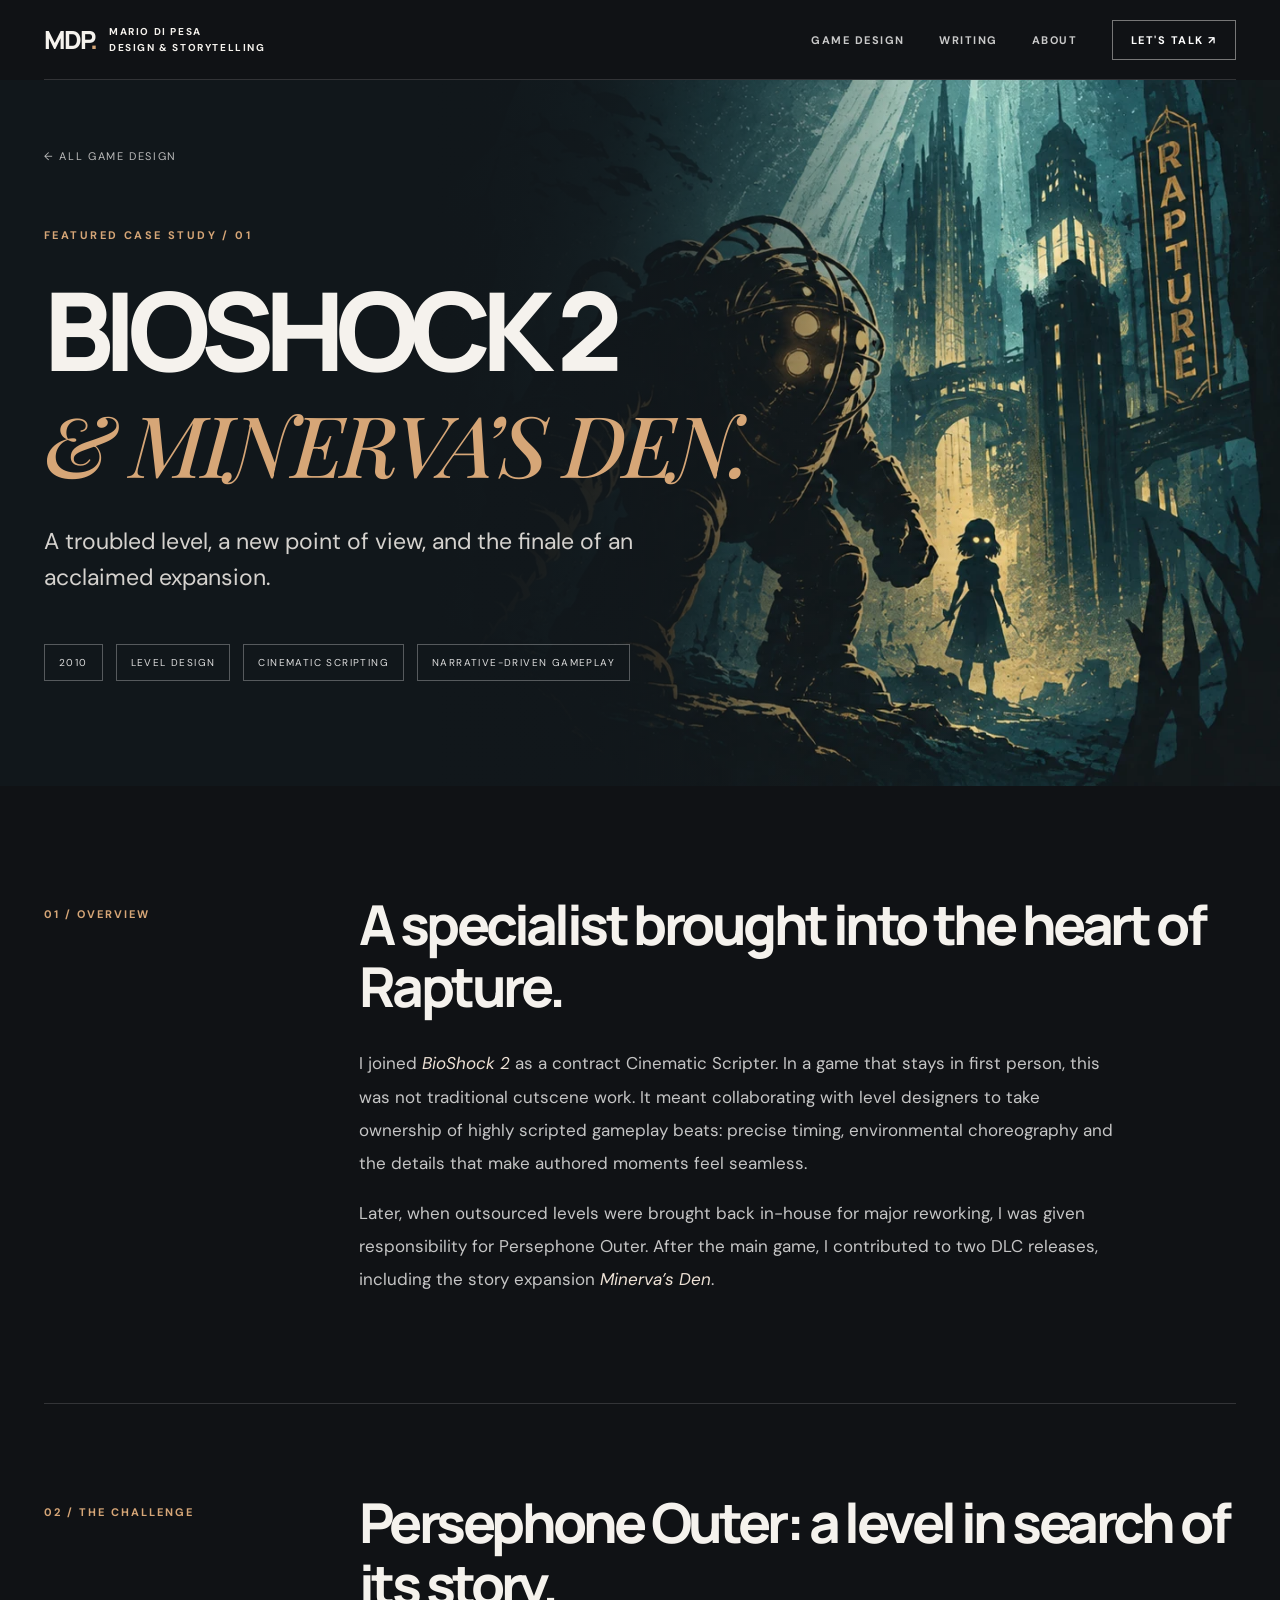
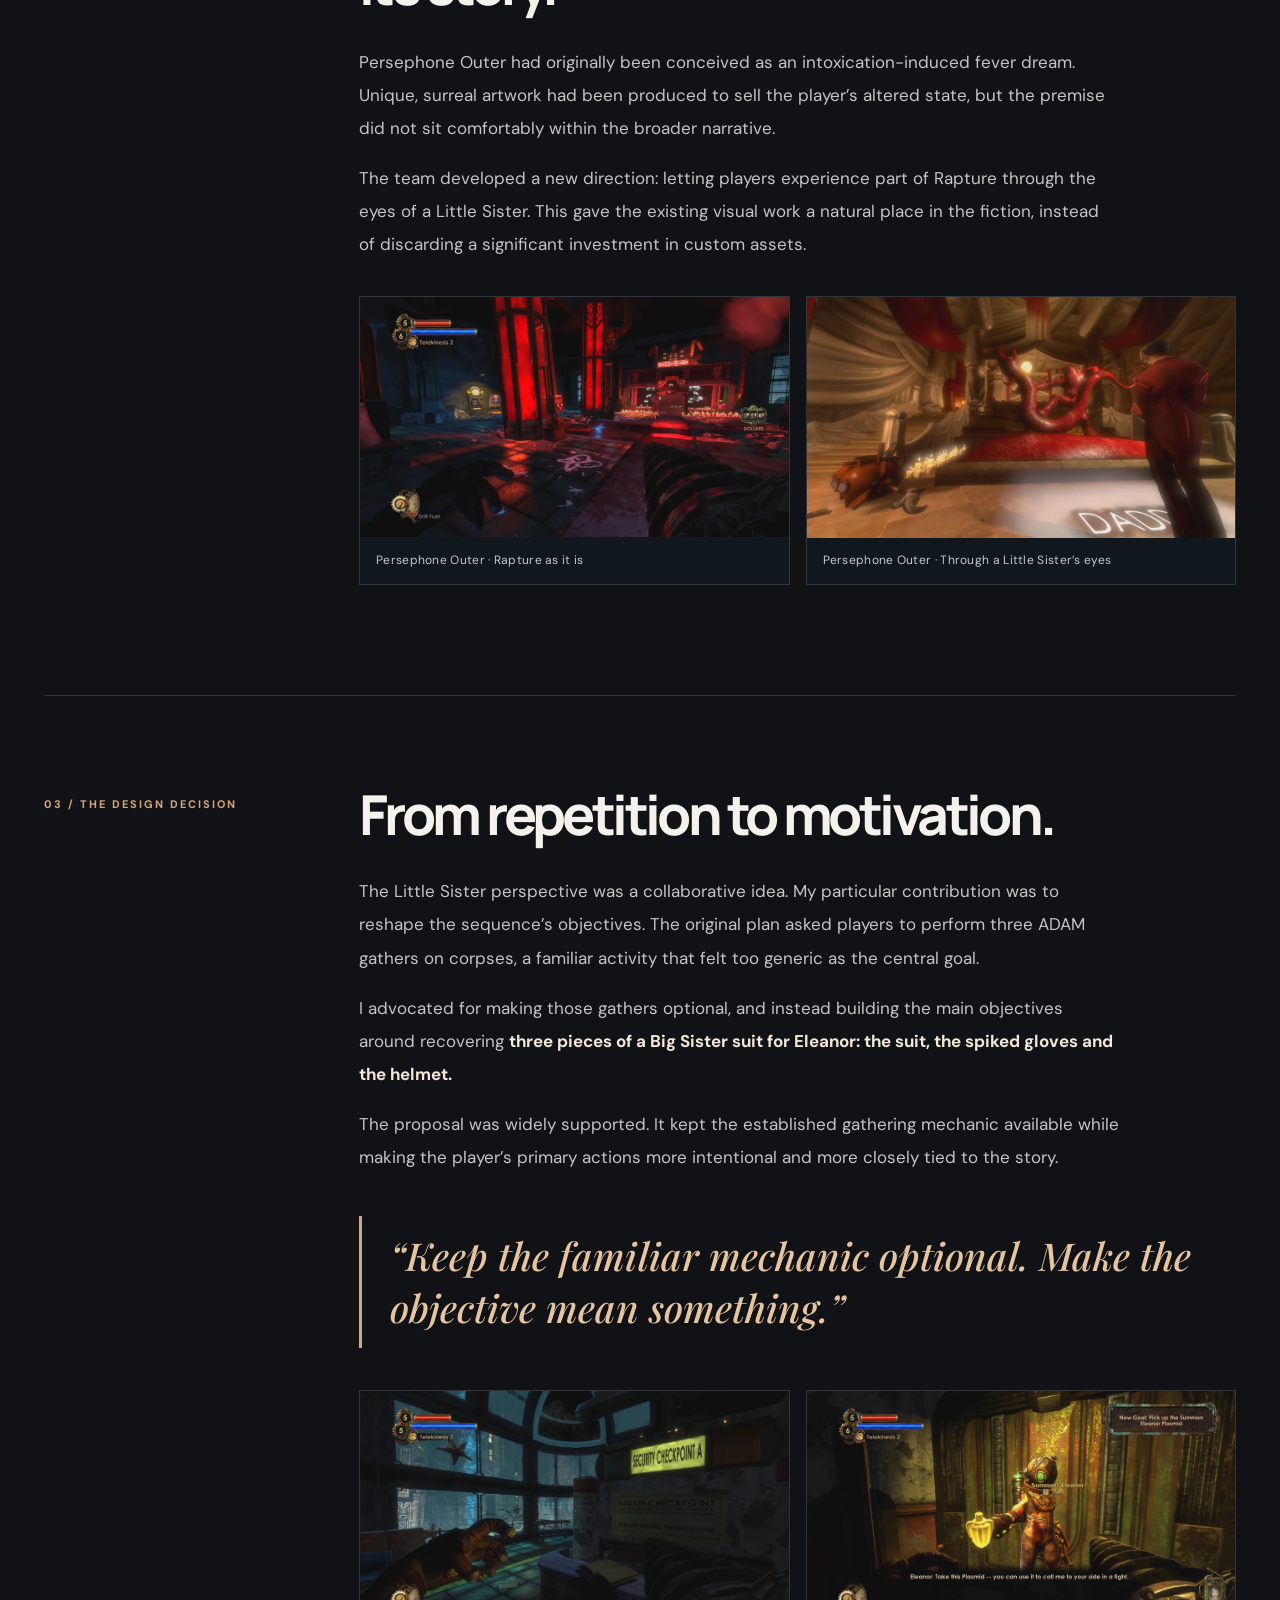
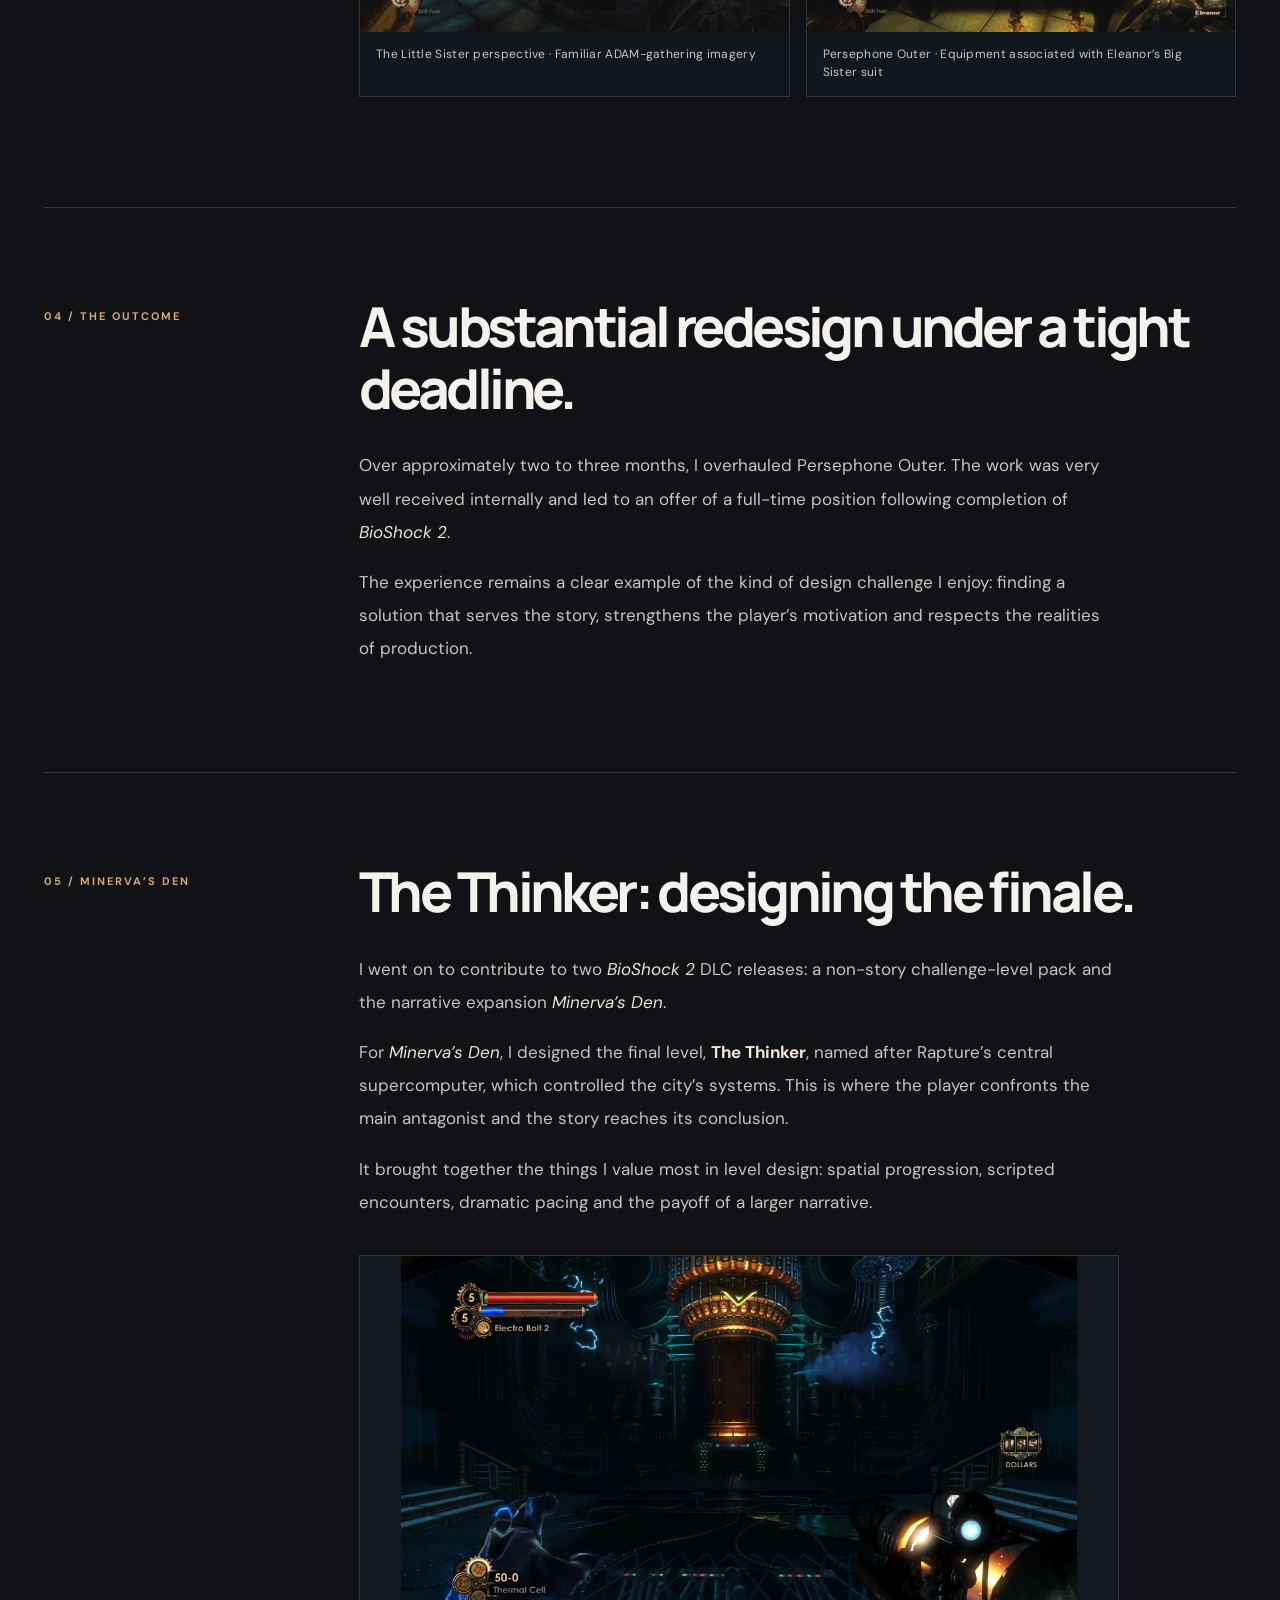
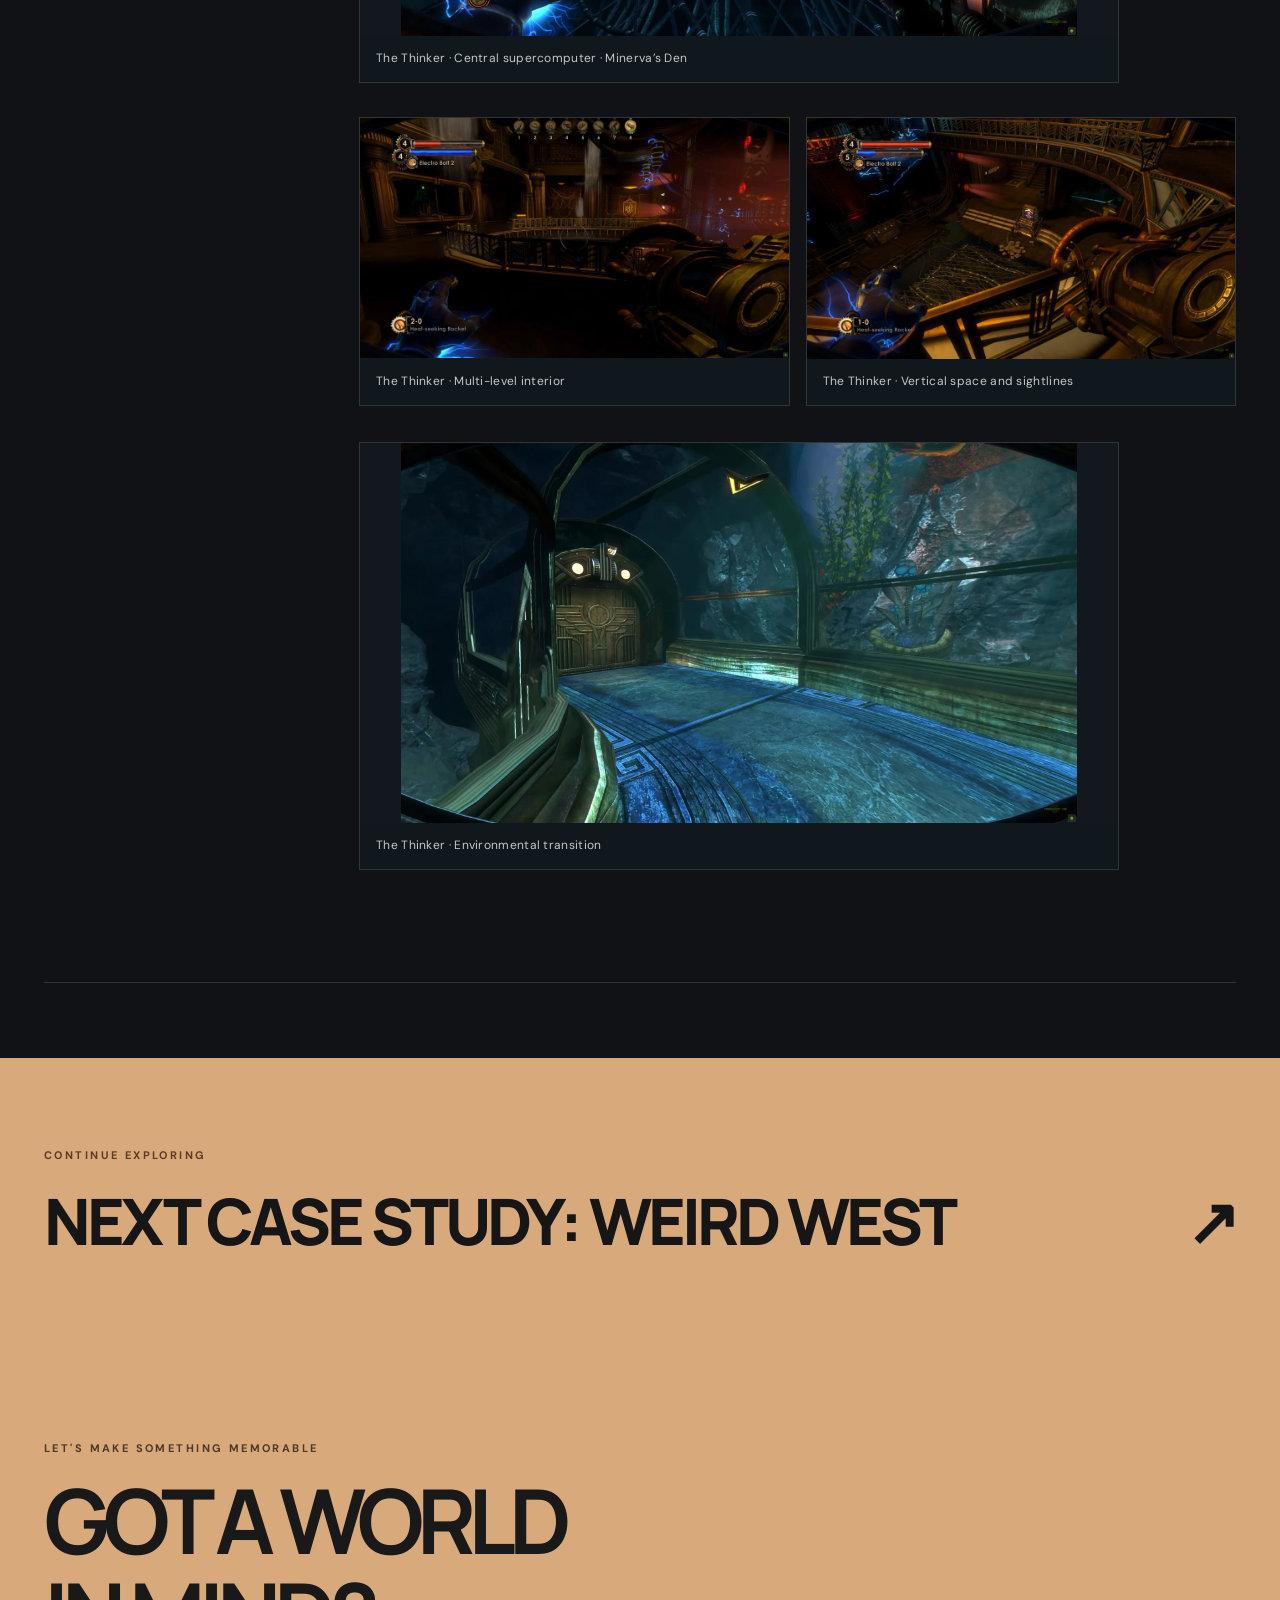
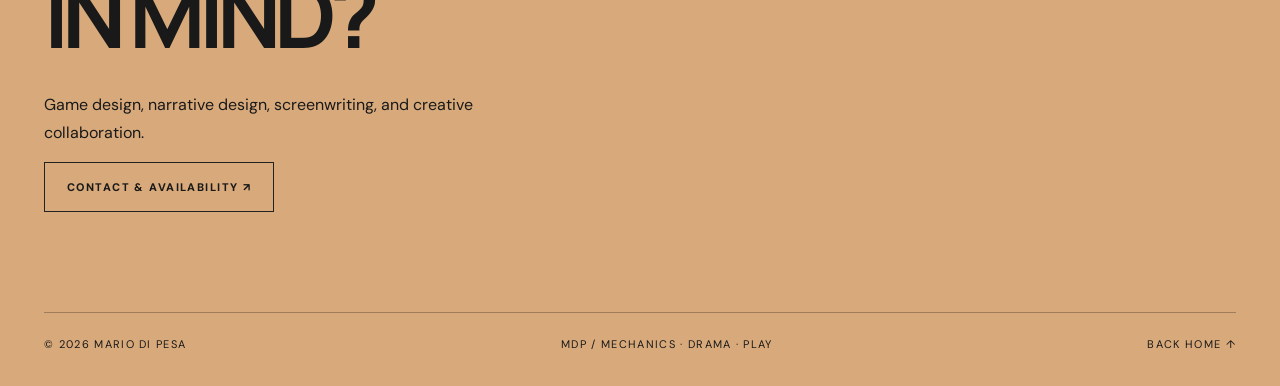
==== commit cd45f526: "Add files via upload" ====
--- a/bioshock.html
+++ b/bioshock.html
@@ -1 +1 @@
-<!doctype html><html lang="en"><head><meta charset="utf-8"><meta name="viewport" content="width=device-width,initial-scale=1"><meta name="theme-color" content="#101215"><meta name="description" content="BioShock 2 & Minerva’s Den — a game design case study by Mario Di Pesa."><title>BioShock 2 & Minerva’s Den | Mario Di Pesa</title><link rel="stylesheet" href="styles.css"></head><body><header class="container topbar"><a class="brand" href="index.html" aria-label="Mario Di Pesa home" title="Mario Di Pesa · Mechanics, Drama & Play"><span class="mark">MDP<span style="color:var(--gold)">.</span></span><span class="brandtext">MARIO DI PESA<br>DESIGN & STORYTELLING</span></a><button class="menu" aria-label="Toggle menu" aria-expanded="false">☰</button><nav class="nav" id="nav"><a href="games.html" >GAME DESIGN</a><a href="writing.html" >WRITING</a><a href="about.html" >ABOUT</a><a href="contact.html" class="contact" >LET'S TALK ↗</a></nav></header><main><section class="case-hero"><div class="container"><a class="backlink" href="games.html">← ALL GAME DESIGN</a><div class="kicker">FEATURED CASE STUDY / 01</div><h1>BIOSHOCK 2<br><em>& MINERVA’S DEN.</em></h1><p class="case-deck">A troubled level, a new point of view, and the finale of an acclaimed expansion.</p><div class="case-meta"><span>2010</span><span>LEVEL DESIGN</span><span>CINEMATIC SCRIPTING</span><span>NARRATIVE-DRIVEN GAMEPLAY</span></div></div><div class="case-ambient" aria-hidden="true"></div></section><div class="case-body"><section class="case-section container reveal"><div class="case-index">01 / OVERVIEW</div><div class="case-content"><h2>A specialist brought into the heart of Rapture.</h2><p>I joined <em>BioShock 2</em> as a contract Cinematic Scripter. In a game that stays in first person, this was not traditional cutscene work. It meant collaborating with level designers to take ownership of highly scripted gameplay beats: precise timing, environmental choreography and the details that make authored moments feel seamless.</p><p>Later, when outsourced levels were brought back in-house for major reworking, I was given responsibility for Persephone Outer. After the main game, I contributed to two DLC releases, including the story expansion <em>Minerva’s Den</em>.</p></div></section><section class="case-section container reveal"><div class="case-index">02 / THE CHALLENGE</div><div class="case-content"><h2>Persephone Outer: a level in search of its story.</h2><p>Persephone Outer had originally been conceived as an intoxication-induced fever dream. Unique, surreal artwork had been produced to sell the player’s altered state, but the premise did not sit comfortably within the broader narrative.</p><p>The team developed a new direction: letting players experience part of Rapture through the eyes of a Little Sister. This gave the existing visual work a natural place in the fiction, instead of discarding a significant investment in custom assets.</p><div class="case-gallery-two"><figure class="case-photo "><img src="assets/persephone-reality.webp" alt="Dark entrance to the Persephone detention facility in BioShock 2" loading="lazy" decoding="async"><figcaption>Persephone Outer · Rapture as it is</figcaption></figure><figure class="case-photo "><img src="assets/persephone-little-sister.webp" alt="Gold and white corridor with drapes seen through a Little Sister’s perception" loading="lazy" decoding="async"><figcaption>Persephone Outer · Through a Little Sister’s eyes</figcaption></figure></div></div></section><section class="case-section container reveal"><div class="case-index">03 / THE DESIGN DECISION</div><div class="case-content"><h2>From repetition to motivation.</h2><p>The Little Sister perspective was a collaborative idea. My particular contribution was to reshape the sequence’s objectives. The original plan asked players to perform three ADAM gathers on corpses, a familiar activity that felt too generic as the central goal.</p><p>I advocated for making those gathers optional, and instead building the main objectives around recovering <strong>three pieces of a Big Sister suit for Eleanor: the suit, the spiked gloves and the helmet.</strong></p><p>The proposal was widely supported. It kept the established gathering mechanic available while making the player’s primary actions more intentional and more closely tied to the story.</p><blockquote class="case-quote">“Keep the familiar mechanic optional. Make the objective mean something.”</blockquote><div class="case-gallery-two"><figure class="case-photo "><img src="assets/persephone-adam.webp" alt="Glowing corpse outline and flowers as perceived by a Little Sister" loading="lazy" decoding="async"><figcaption>The Little Sister perspective · Familiar ADAM-gathering imagery</figcaption></figure><figure class="case-photo "><img src="assets/persephone-suit.webp" alt="Equipment laid out on tables inside Persephone Outer" loading="lazy" decoding="async"><figcaption>Persephone Outer · Equipment associated with Eleanor’s Big Sister suit</figcaption></figure></div></div></section><section class="case-section container reveal"><div class="case-index">04 / THE OUTCOME</div><div class="case-content"><h2>A substantial redesign under a tight deadline.</h2><p>Over approximately two to three months, I overhauled Persephone Outer. The work was very well received internally and led to an offer of a full-time position following completion of <em>BioShock 2</em>.</p><p>The experience remains a clear example of the kind of design challenge I enjoy: finding a solution that serves the story, strengthens the player’s motivation and respects the realities of production.</p></div></section><section class="case-section container reveal"><div class="case-index">05 / MINERVA’S DEN</div><div class="case-content"><h2>The Thinker: designing the finale.</h2><p>I went on to contribute to two <em>BioShock 2</em> DLC releases: a non-story challenge-level pack and the narrative expansion <em>Minerva’s Den</em>.</p><p>For <em>Minerva’s Den</em>, I designed the final level, <strong>The Thinker</strong>, named after Rapture’s central supercomputer, which controlled the city’s systems. This is where the player confronts the main antagonist and the story reaches its conclusion.</p><p>It brought together the things I value most in level design: spatial progression, scripted encounters, dramatic pacing and the payoff of a larger narrative.</p><figure class="case-photo wide-photo"><img src="assets/thinker-core.webp" alt="The Thinker supercomputer surrounded by electrical effects" loading="lazy" decoding="async"><figcaption>The Thinker · Central supercomputer · Minerva’s Den</figcaption></figure><div class="case-gallery-two"><figure class="case-photo "><img src="assets/thinker-balcony.webp" alt="Balcony and electrical equipment inside Rapture Central Computing" loading="lazy" decoding="async"><figcaption>The Thinker · Multi-level interior</figcaption></figure><figure class="case-photo "><img src="assets/thinker-overlook.webp" alt="Overhead view of the machinery and lower floor" loading="lazy" decoding="async"><figcaption>The Thinker · Vertical space and sightlines</figcaption></figure></div><figure class="case-photo wide-photo"><img src="assets/thinker-passage.webp" alt="Underwater observation corridor and Art Deco door" loading="lazy" decoding="async"><figcaption>The Thinker · Environmental transition</figcaption></figure></div></section></div><section class="case-next"><div class="container"><div class="kicker">CONTINUE EXPLORING</div><a href="weird-west.html">NEXT CASE STUDY: WEIRD WEST <span>↗</span></a></div></section></main><footer class="footer"><div class="container"><div class="kicker" style="color:#4e3828">LET'S MAKE SOMETHING MEMORABLE</div><h2>GOT A WORLD<br>IN MIND?</h2><p>Game design, narrative design, screenwriting, and creative collaboration.</p><a class="btn" href="contact.html">CONTACT & AVAILABILITY ↗</a><div class="footer-bottom"><span>© <span data-year></span> MARIO DI PESA</span><span>MDP / MECHANICS · DRAMA · PLAY</span><a href="index.html">BACK HOME ↑</a></div></div></footer><script src="script.js" defer></script></body></html>+<!doctype html><html lang="en"><head><meta charset="utf-8"><meta name="viewport" content="width=device-width,initial-scale=1"><meta name="theme-color" content="#101215"><meta name="description" content="BioShock 2 & Minerva’s Den — a game design case study by Mario Di Pesa."><title>BioShock 2 & Minerva’s Den | Mario Di Pesa</title><link rel="stylesheet" href="styles.css"></head><body><header class="container topbar"><a class="brand" href="index.html" aria-label="Mario Di Pesa home" title="Mario Di Pesa · Mechanics, Drama & Play"><span class="mark">MDP<span style="color:var(--gold)">.</span></span><span class="brandtext">MARIO DI PESA<br>DESIGN & STORYTELLING</span></a><button class="menu" aria-label="Toggle menu" aria-expanded="false">☰</button><nav class="nav" id="nav"><a href="games.html" >GAME DESIGN</a><a href="writing.html" >WRITING</a><a href="about.html" >ABOUT</a><a href="contact.html" class="contact" >LET'S TALK ↗</a></nav></header><main><section class="case-hero case-hero-bioshock"><div class="container"><a class="backlink" href="games.html">← ALL GAME DESIGN</a><div class="kicker">FEATURED CASE STUDY / 01</div><h1>BIOSHOCK 2<br><em>& MINERVA’S DEN.</em></h1><p class="case-deck">A troubled level, a new point of view, and the finale of an acclaimed expansion.</p><div class="case-meta"><span>2010</span><span>LEVEL DESIGN</span><span>CINEMATIC SCRIPTING</span><span>NARRATIVE-DRIVEN GAMEPLAY</span></div></div><div class="case-ambient" aria-hidden="true"></div></section><div class="case-body"><section class="case-section container reveal"><div class="case-index">01 / OVERVIEW</div><div class="case-content"><h2>A specialist brought into the heart of Rapture.</h2><p>I joined <em>BioShock 2</em> as a contract Cinematic Scripter. In a game that stays in first person, this was not traditional cutscene work. It meant collaborating with level designers to take ownership of highly scripted gameplay beats: precise timing, environmental choreography and the details that make authored moments feel seamless.</p><p>Later, when outsourced levels were brought back in-house for major reworking, I was given responsibility for Persephone Outer. After the main game, I contributed to two DLC releases, including the story expansion <em>Minerva’s Den</em>.</p></div></section><section class="case-section container reveal"><div class="case-index">02 / THE CHALLENGE</div><div class="case-content"><h2>Persephone Outer: a level in search of its story.</h2><p>Persephone Outer had originally been conceived as an intoxication-induced fever dream. Unique, surreal artwork had been produced to sell the player’s altered state, but the premise did not sit comfortably within the broader narrative.</p><p>The team developed a new direction: letting players experience part of Rapture through the eyes of a Little Sister. This gave the existing visual work a natural place in the fiction, instead of discarding a significant investment in custom assets.</p><div class="case-gallery-two"><figure class="case-photo "><img src="assets/persephone-reality.webp" alt="Dark entrance to the Persephone detention facility in BioShock 2" loading="lazy" decoding="async"><figcaption>Persephone Outer · Rapture as it is</figcaption></figure><figure class="case-photo "><img src="assets/persephone-little-sister.webp" alt="Gold and white corridor with drapes seen through a Little Sister’s perception" loading="lazy" decoding="async"><figcaption>Persephone Outer · Through a Little Sister’s eyes</figcaption></figure></div></div></section><section class="case-section container reveal"><div class="case-index">03 / THE DESIGN DECISION</div><div class="case-content"><h2>From repetition to motivation.</h2><p>The Little Sister perspective was a collaborative idea. My particular contribution was to reshape the sequence’s objectives. The original plan asked players to perform three ADAM gathers on corpses, a familiar activity that felt too generic as the central goal.</p><p>I advocated for making those gathers optional, and instead building the main objectives around recovering <strong>three pieces of a Big Sister suit for Eleanor: the suit, the spiked gloves and the helmet.</strong></p><p>The proposal was widely supported. It kept the established gathering mechanic available while making the player’s primary actions more intentional and more closely tied to the story.</p><blockquote class="case-quote">“Keep the familiar mechanic optional. Make the objective mean something.”</blockquote><div class="case-gallery-two"><figure class="case-photo "><img src="assets/persephone-adam.webp" alt="Glowing corpse outline and flowers as perceived by a Little Sister" loading="lazy" decoding="async"><figcaption>The Little Sister perspective · Familiar ADAM-gathering imagery</figcaption></figure><figure class="case-photo "><img src="assets/persephone-suit.webp" alt="Equipment laid out on tables inside Persephone Outer" loading="lazy" decoding="async"><figcaption>Persephone Outer · Equipment associated with Eleanor’s Big Sister suit</figcaption></figure></div></div></section><section class="case-section container reveal"><div class="case-index">04 / THE OUTCOME</div><div class="case-content"><h2>A substantial redesign under a tight deadline.</h2><p>Over approximately two to three months, I overhauled Persephone Outer. The work was very well received internally and led to an offer of a full-time position following completion of <em>BioShock 2</em>.</p><p>The experience remains a clear example of the kind of design challenge I enjoy: finding a solution that serves the story, strengthens the player’s motivation and respects the realities of production.</p></div></section><section class="case-section container reveal"><div class="case-index">05 / MINERVA’S DEN</div><div class="case-content"><h2>The Thinker: designing the finale.</h2><p>I went on to contribute to two <em>BioShock 2</em> DLC releases: a non-story challenge-level pack and the narrative expansion <em>Minerva’s Den</em>.</p><p>For <em>Minerva’s Den</em>, I designed the final level, <strong>The Thinker</strong>, named after Rapture’s central supercomputer, which controlled the city’s systems. This is where the player confronts the main antagonist and the story reaches its conclusion.</p><p>It brought together the things I value most in level design: spatial progression, scripted encounters, dramatic pacing and the payoff of a larger narrative.</p><figure class="case-photo wide-photo"><img src="assets/thinker-core.webp" alt="The Thinker supercomputer surrounded by electrical effects" loading="lazy" decoding="async"><figcaption>The Thinker · Central supercomputer · Minerva’s Den</figcaption></figure><div class="case-gallery-two"><figure class="case-photo "><img src="assets/thinker-balcony.webp" alt="Balcony and electrical equipment inside Rapture Central Computing" loading="lazy" decoding="async"><figcaption>The Thinker · Multi-level interior</figcaption></figure><figure class="case-photo "><img src="assets/thinker-overlook.webp" alt="Overhead view of the machinery and lower floor" loading="lazy" decoding="async"><figcaption>The Thinker · Vertical space and sightlines</figcaption></figure></div><figure class="case-photo wide-photo"><img src="assets/thinker-passage.webp" alt="Underwater observation corridor and Art Deco door" loading="lazy" decoding="async"><figcaption>The Thinker · Environmental transition</figcaption></figure></div></section></div><section class="case-next"><div class="container"><div class="kicker">CONTINUE EXPLORING</div><a href="weird-west.html">NEXT CASE STUDY: WEIRD WEST <span>↗</span></a></div></section></main><footer class="footer"><div class="container"><div class="kicker" style="color:#4e3828">LET'S MAKE SOMETHING MEMORABLE</div><h2>GOT A WORLD<br>IN MIND?</h2><p>Game design, narrative design, screenwriting, and creative collaboration.</p><a class="btn" href="contact.html">CONTACT & AVAILABILITY ↗</a><div class="footer-bottom"><span>© <span data-year></span> MARIO DI PESA</span><span>MDP / MECHANICS · DRAMA · PLAY</span><a href="index.html">BACK HOME ↑</a></div></div></footer><script src="script.js" defer></script></body></html>
--- a/styles.css
+++ b/styles.css
@@ -15,3 +15,37 @@
 .case-photo.wide-photo{margin-top:36px}
 .promo-photo img{object-fit:contain;background:#101215}
 @media(max-width:620px){.case-gallery-two{grid-template-columns:1fr;gap:18px}}
+
+/* Responsive case-study thumbnails and full-screen gallery */
+html,body{max-width:100%;overflow-x:clip}
+.case-section,.case-content,.case-gallery-two,.case-photo{min-width:0;max-width:100%}
+.case-content{width:100%}
+.case-gallery-two{grid-template-columns:repeat(2,minmax(0,1fr))}
+.case-photo img{width:100%;max-width:100%;height:auto;max-height:290px;aspect-ratio:16/9;object-fit:contain}
+.case-photo.wide-photo{max-width:760px}
+.case-photo.wide-photo img{max-height:380px}
+.case-photo img[data-gallery-image]{cursor:zoom-in;transition:filter .2s ease}
+.case-photo img[data-gallery-image]:hover{filter:brightness(1.12)}
+.case-photo img[data-gallery-image]:focus-visible{outline:3px solid #d6a677;outline-offset:-3px}
+.gallery-lightbox[hidden]{display:none}
+.gallery-lightbox{position:fixed;inset:0;z-index:10000;background:rgba(5,8,12,.96);display:flex;flex-direction:column;align-items:center;justify-content:center;padding:56px 64px 38px;color:#fff}
+.gallery-lightbox img{display:block;max-width:100%;max-height:calc(100dvh - 170px);width:auto;height:auto;object-fit:contain}
+.gallery-lightbox .gallery-caption{font-size:13px;line-height:1.5;text-align:center;color:#dedede;margin:18px auto 0;max-width:780px}
+.gallery-lightbox button{position:absolute;display:grid;place-items:center;border:1px solid #ffffff55;background:#141b22cc;color:white;cursor:pointer;border-radius:50%;width:45px;height:45px;font-size:26px;line-height:1}
+.gallery-lightbox button:hover,.gallery-lightbox button:focus-visible{background:#9a704b}
+.gallery-close{top:16px;right:20px}.gallery-prev{left:12px;top:50%;transform:translateY(-50%)}.gallery-next{right:12px;top:50%;transform:translateY(-50%)}
+.gallery-count{font-size:11px;color:#bdbdbd;letter-spacing:.1em;margin-top:8px}
+@media(max-width:620px){.case-gallery-two{grid-template-columns:1fr}.case-photo img{max-height:240px}.case-photo.wide-photo img{max-height:260px}.gallery-lightbox{padding:60px 45px 28px}.gallery-lightbox img{max-height:calc(100dvh - 160px)}.gallery-lightbox button{width:36px;height:36px;font-size:22px}.gallery-prev{left:3px}.gallery-next{right:3px}}
+
+/* Cinematic case-study art: text stays editable HTML; artwork stays decorative. */
+.case-hero-bioshock,.case-hero-weird-west{background:#11171b;min-height:680px;}
+.case-hero-bioshock::before,.case-hero-weird-west::before{content:"";position:absolute;z-index:0;inset:0 0 0 auto;width:min(66%,1100px);background-position:right center;background-size:cover;background-repeat:no-repeat;pointer-events:none;}
+.case-hero-bioshock::before{background-image:url("assets/bioshock-hero.webp");}
+.case-hero-weird-west::before{background-image:url("assets/weird-west-hero.webp");}
+.case-hero-bioshock::after,.case-hero-weird-west::after{content:"";position:absolute;z-index:0;inset:0;background:linear-gradient(90deg,#11171b 0%,#11171b 30%,#11171bdb 47%,transparent 76%);pointer-events:none;}
+.case-hero-bioshock .case-ambient,.case-hero-weird-west .case-ambient{display:none;}
+.case-hero-bioshock .container,.case-hero-weird-west .container{z-index:1;}
+.case-hero-bioshock h1,.case-hero-weird-west h1{max-width:850px;}
+.case-hero-bioshock .case-deck,.case-hero-weird-west .case-deck{max-width:690px;}
+@media(max-width:900px){.case-hero-bioshock::before,.case-hero-weird-west::before{width:100%;opacity:.55;background-position:65% center;}.case-hero-bioshock::after,.case-hero-weird-west::after{background:linear-gradient(90deg,#11171bf5 0%,#11171bdf 48%,#11171b78 100%);}}
+@media(max-width:620px){.case-hero-bioshock,.case-hero-weird-west{min-height:unset;}.case-hero-bioshock::before,.case-hero-weird-west::before{opacity:.3;background-position:70% center;}.case-hero-bioshock::after,.case-hero-weird-west::after{background:linear-gradient(90deg,#11171bf2,#11171bd1);}}
